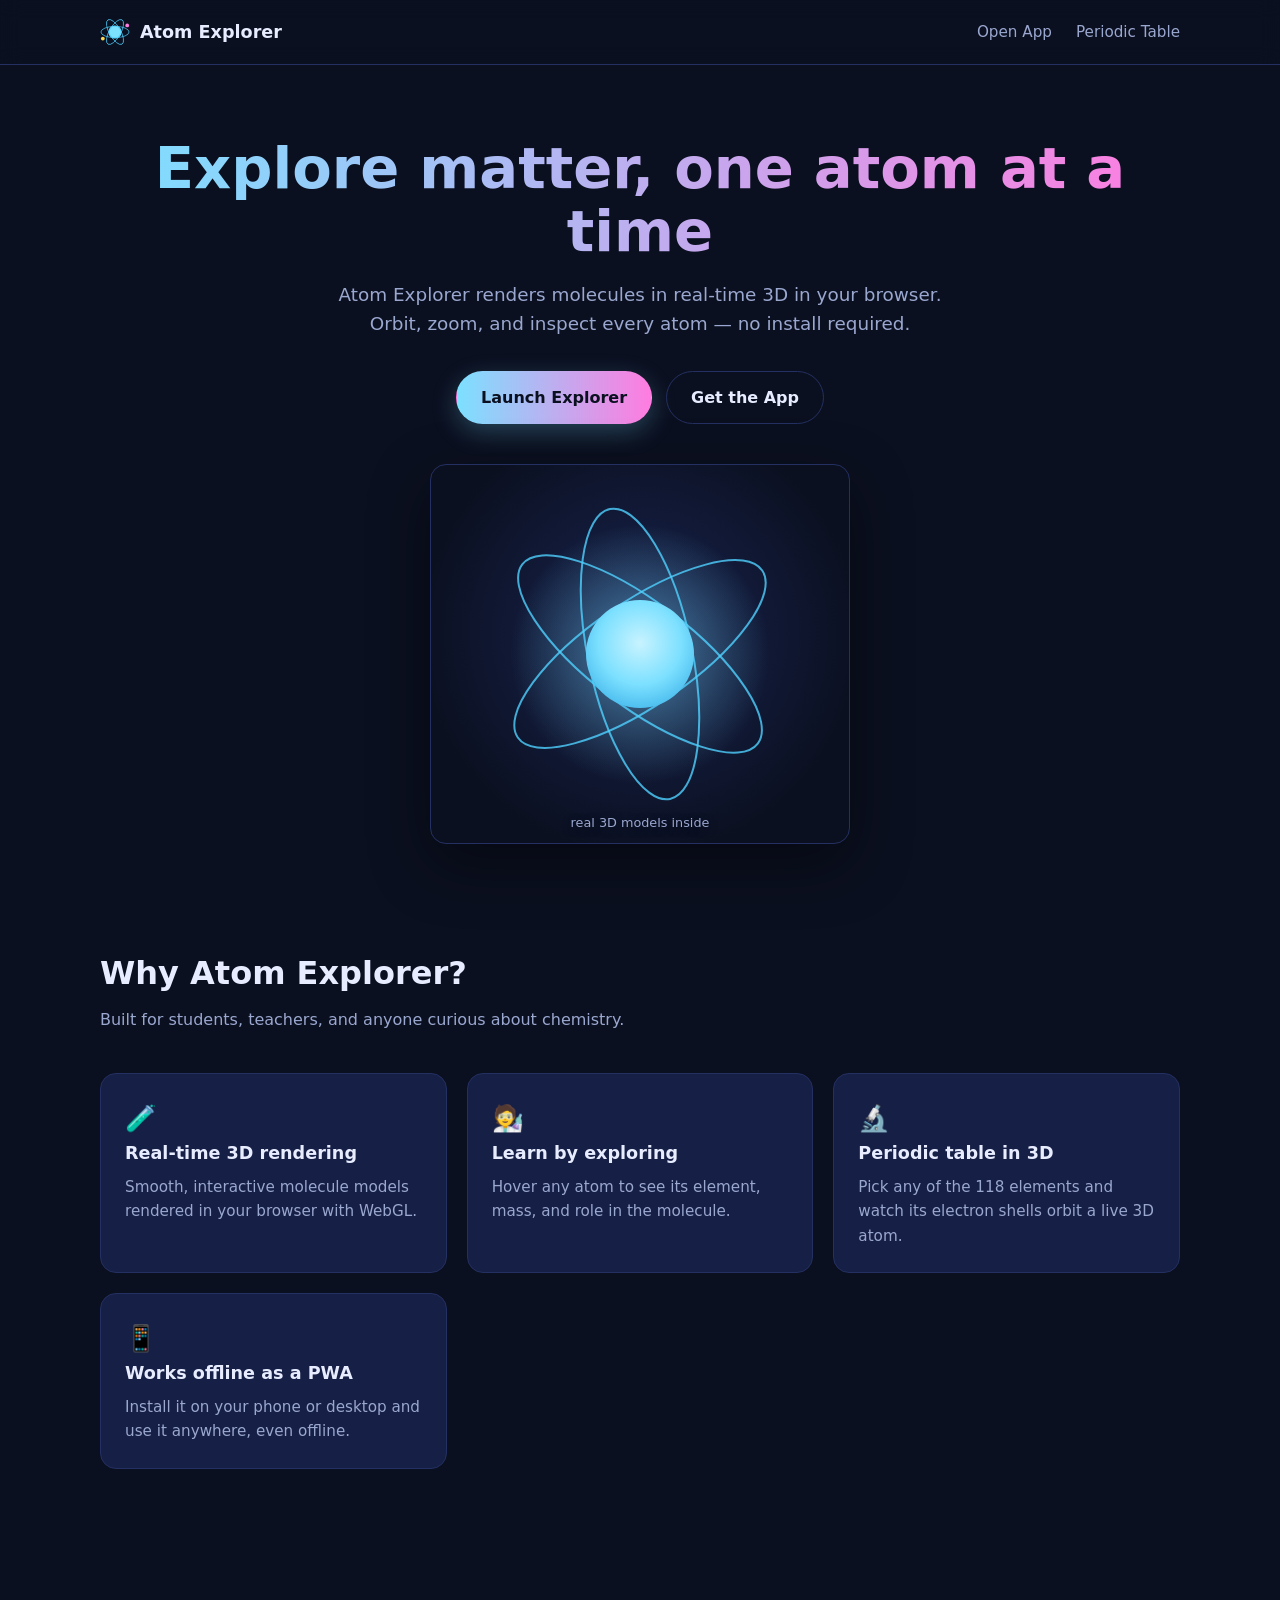
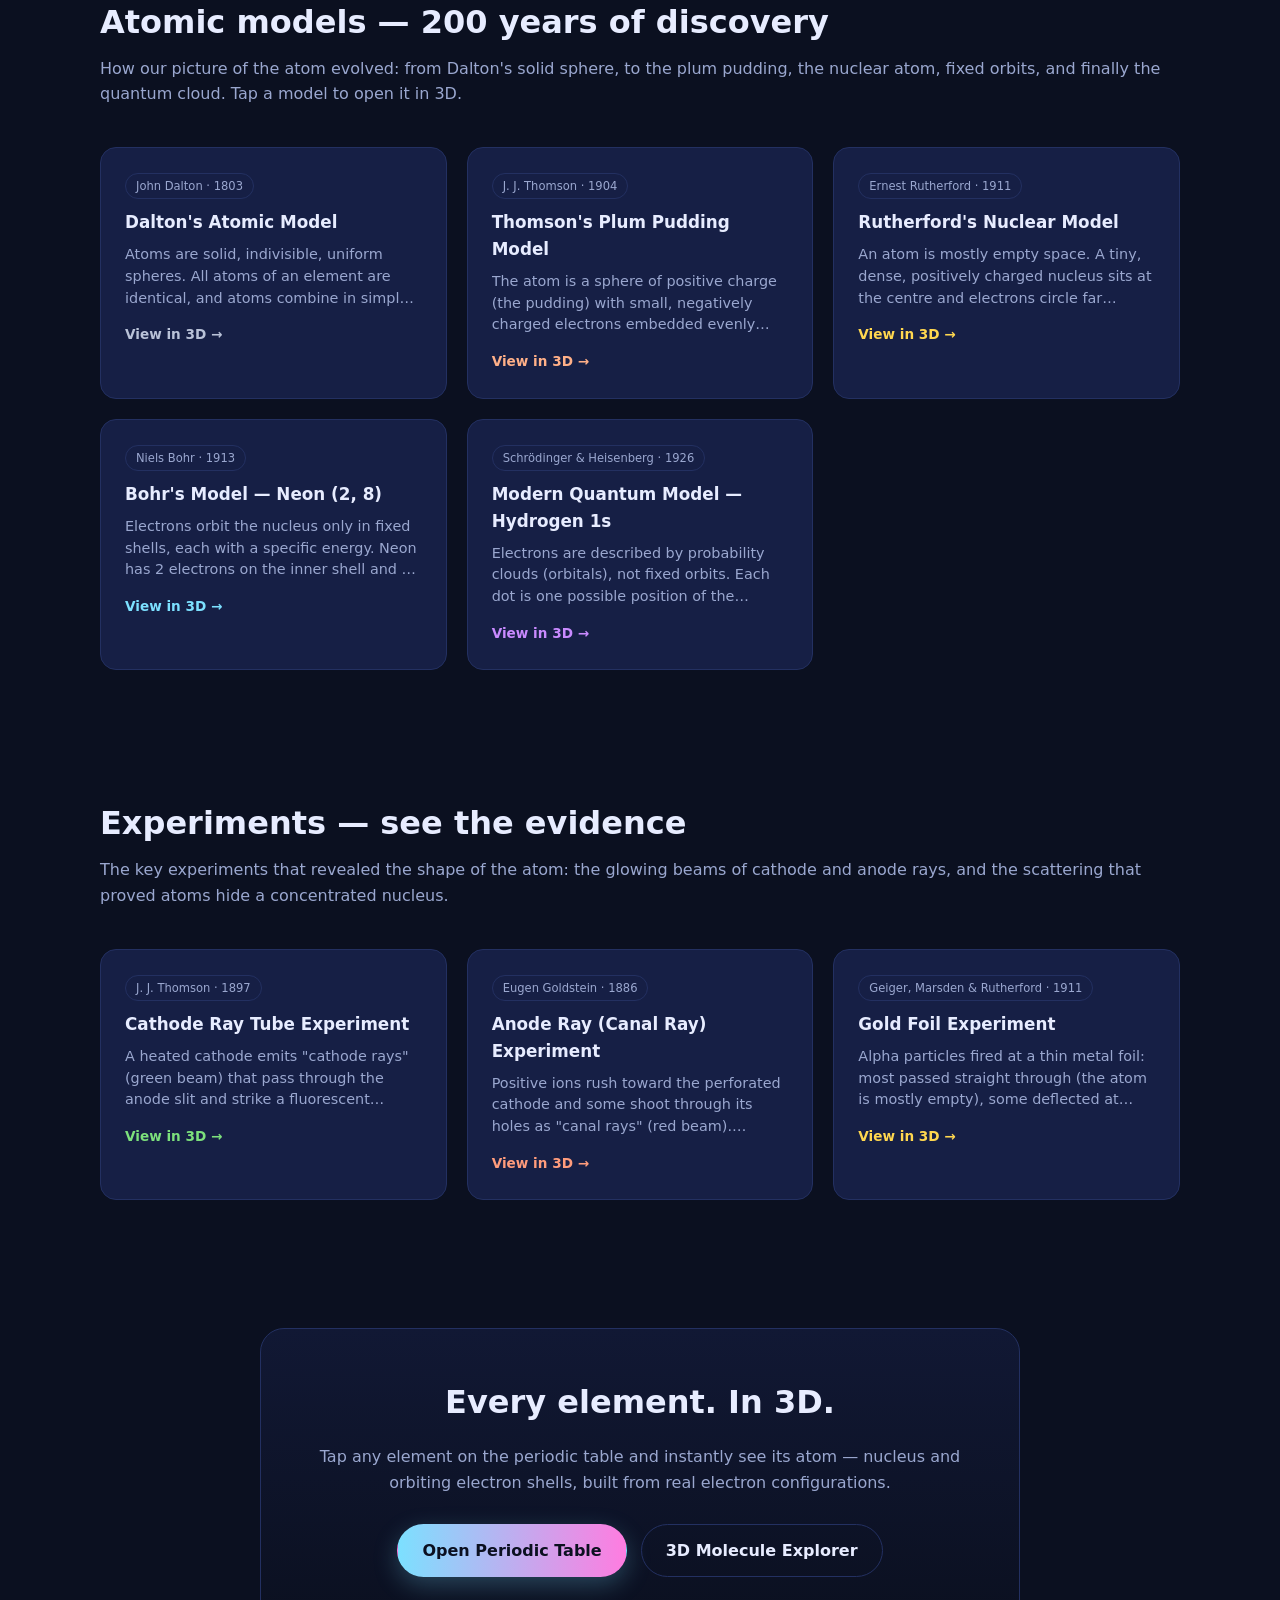
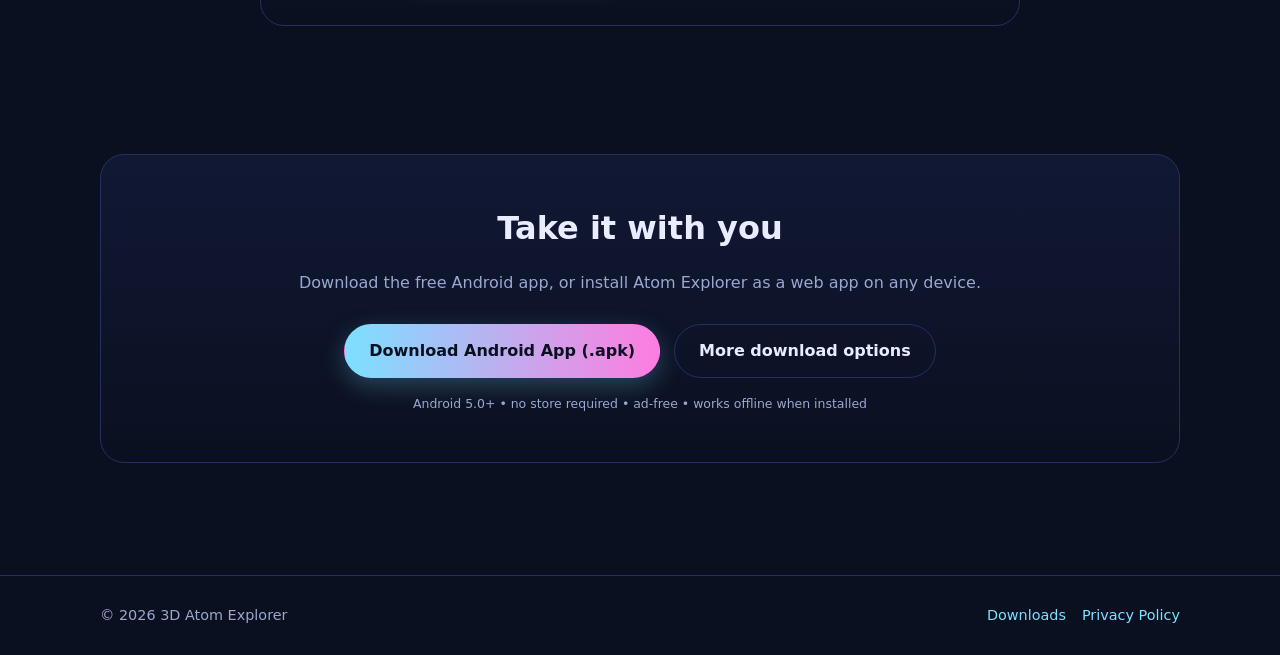
==== index.html @ 0bf5eae1 "Home: add Experiments section with cards for cathode ray, anode ray, gold foil" ====
<!doctype html>
<html lang="en">
  <head>
    <meta charset="UTF-8" />
    <link rel="icon" type="image/svg+xml" href="./favicon.svg" />
    <meta name="viewport" content="width=device-width, initial-scale=1.0" />
    <title>3D Atom Explorer — Interactive 3D Atom Models &amp; Periodic Table</title>
    <meta name="description" content="Explore interactive 3D atom models for all 118 chemical elements. Select any element on the periodic table to view its Bohr atom, electron shells, electronic configuration, valency, protons, neutrons and electrons." />
    <meta name="keywords" content="3D atom model, atom, atomic structure, periodic table, electron shells, electron configuration, valency, Bohr model, chemistry, science, 118 elements" />
    <meta name="author" content="Atom Explorer" />
    <meta name="robots" content="index, follow" />
    <link rel="canonical" href="https://ayushrajwrs2013.github.io/3d-atom-explorer/" />
    <meta name="theme-color" content="#0b1020" />
    <meta name="apple-mobile-web-app-capable" content="yes" />
    <meta name="mobile-web-app-capable" content="yes" />
    <meta name="apple-mobile-web-app-status-bar-style" content="black-translucent" />
    <link rel="apple-touch-icon" href="./icons/apple-touch-icon.png" />
    <meta property="og:type" content="website" />
    <meta property="og:title" content="3D Atom Explorer — Interactive 3D Atom Models &amp; Periodic Table" />
    <meta property="og:description" content="Select any of the 118 chemical elements and view its 3D atom model: electron shells, electronic configuration, valency, protons, neutrons and electrons." />
    <meta property="og:site_name" content="3D Atom Explorer" />
    <meta name="twitter:card" content="summary_large_image" />
    <meta name="twitter:title" content="3D Atom Explorer" />
    <meta name="twitter:description" content="3D atom models for all 118 elements with electron shells, configuration and valency." />
    <script type="application/ld+json">
{
  "@context": "https://schema.org",
  "@type": "WebApplication",
  "name": "3D Atom Explorer",
  "url": "https://ayushrajwrs2013.github.io/3d-atom-explorer/",
  "description": "Interactive website showing 3D Bohr atom models, electron shells, electronic configuration and valency for all 118 chemical elements.",
  "applicationCategory": "EducationalApplication",
  "operatingSystem": "Any",
  "offers": { "@type": "Offer", "price": "0", "priceCurrency": "USD" },
  "about": {
    "@type": "Thing",
    "name": "Atom",
    "description": "The basic unit of a chemical element, consisting of a nucleus of protons and neutrons surrounded by electrons."
  }
}
</script>
    <script type="module" crossorigin src="./assets/index-BVwJfUU0.js"></script>
    <link rel="modulepreload" crossorigin href="./assets/three-CVGtDJss.js">
    <link rel="stylesheet" crossorigin href="./assets/index-tn59_W5z.css">
  <link rel="manifest" href="./manifest.json"></head>
  <body>
    <div id="root"></div>
  </body>
</html>
---- assets/index-tn59_W5z.css ----
:root{--bg: #0b1020;--bg-2: #111834;--surface: #161f45;--border: #233061;--text: #e7ecff;--muted: #9aa7cf;--accent: #7ce0ff;--accent-2: #ff7ce0;--accent-3: #ffd74f;--radius: 16px;font-family:Segoe UI,system-ui,-apple-system,sans-serif}*{box-sizing:border-box}html{scroll-behavior:smooth}body{margin:0;background:radial-gradient(1200px 600px at 85% -10%,rgba(124,224,255,.14),transparent 60%),radial-gradient(900px 500px at -10% 110%,rgba(255,124,224,.12),transparent 60%),var(--bg);color:var(--text);line-height:1.6;min-height:100vh}#root{min-height:100vh}a{color:var(--accent)}.container{width:min(1080px,92%);margin:0 auto}.nav{position:sticky;top:0;z-index:50;-webkit-backdrop-filter:blur(10px);backdrop-filter:blur(10px);background:#0b1020bf;border-bottom:1px solid var(--border)}.nav .container{display:flex;align-items:center;justify-content:space-between;height:64px}.brand{display:flex;align-items:center;gap:10px;color:var(--text);text-decoration:none;font-weight:700;font-size:1.1rem}.brand img{width:30px;height:30px}.nav-links{display:flex;gap:24px}.nav-links a{color:var(--muted);text-decoration:none;font-size:.95rem}.nav-links a:hover{color:var(--text)}.hero{text-align:center;padding:72px 0 40px}.hero h1{font-size:clamp(2.2rem,5vw,3.6rem);line-height:1.1;margin:0 0 16px;background:linear-gradient(90deg,var(--accent),var(--accent-2));-webkit-background-clip:text;background-clip:text;color:transparent}.hero p.sub{color:var(--muted);font-size:1.15rem;max-width:640px;margin:0 auto 32px}.cta-row{display:flex;gap:14px;justify-content:center;flex-wrap:wrap}.btn{display:inline-flex;align-items:center;gap:8px;padding:13px 24px;border-radius:999px;text-decoration:none;font-weight:600;border:1px solid transparent;transition:transform .15s ease,box-shadow .15s ease}.btn:hover{transform:translateY(-2px)}.btn.primary{background:linear-gradient(90deg,var(--accent),var(--accent-2));color:#0b1020;box-shadow:0 8px 24px #7ce0ff40}.btn.ghost{border-color:var(--border);color:var(--text)}.btn.ghost:hover{box-shadow:0 8px 24px #7ce0ff1f}.hero-stage{position:relative;margin:40px auto 0;max-width:420px;height:380px;display:grid;place-items:center;border:1px solid var(--border);border-radius:var(--radius);overflow:hidden;background:radial-gradient(circle at 50% 45%,#182452,#0b1020 75%);box-shadow:0 20px 60px #00000073}.hero-stage svg{width:min(320px,85%);height:auto}.hero-stage .hint{position:absolute;bottom:10px;left:0;right:0;text-align:center;color:var(--muted);font-size:.8rem;pointer-events:none;text-shadow:0 2px 8px #0b1020}.section{padding:64px 0}.section h2{font-size:2rem;margin:0 0 8px}.section .lead{color:var(--muted);margin:0 0 40px}.grid{display:grid;grid-template-columns:repeat(auto-fit,minmax(260px,1fr));gap:20px}.card{background:var(--surface);border:1px solid var(--border);border-radius:var(--radius);padding:24px}.card h3{margin:0 0 8px;font-size:1.1rem}.card p{margin:0;color:var(--muted);font-size:.95rem}.card .icon{font-size:1.6rem}.grid.models{margin-top:2px}.model-card{display:block;text-decoration:none;color:inherit;position:relative;transition:transform .15s ease,border-color .15s ease,box-shadow .15s ease}.model-card:hover{transform:translateY(-3px);border-color:var(--accent, var(--border));box-shadow:0 10px 22px #0006}.model-card .badge{display:inline-block;background:var(--surface);border:1px solid var(--border);color:var(--muted);font-size:.72rem;border-radius:999px;padding:3px 10px;margin-bottom:10px}.model-card h3{margin:0 0 8px;font-size:1.05rem}.model-card p{margin:0 0 12px;color:var(--muted);font-size:.9rem;line-height:1.5;display:-webkit-box;-webkit-line-clamp:3;-webkit-box-orient:vertical;overflow:hidden}.model-card .open{color:var(--accent, #58a6ff);font-weight:600;font-size:.85rem}.download{text-align:center;background:linear-gradient(var(--bg-2),var(--bg));border:1px solid var(--border);border-radius:calc(var(--radius) + 8px);padding:48px 32px}.download h2{margin-top:0}.download p{color:var(--muted);margin-bottom:28px}.play-badge{display:inline-flex;align-items:center;gap:14px;background:#0b1020;border:1px solid var(--border);border-radius:14px;padding:12px 24px;color:var(--text);text-decoration:none;text-align:left}.play-badge span{display:block;line-height:1.2}.play-badge small{color:var(--muted)}.download p.tiny{font-size:.78rem;color:var(--muted);margin-top:16px;margin-bottom:0}footer{border-top:1px solid var(--border);margin-top:48px;padding:28px 0;color:var(--muted);font-size:.9rem}footer .container{display:flex;justify-content:space-between;align-items:center;gap:12px;flex-wrap:wrap}footer .footer-links{display:inline-flex;gap:16px}footer .footer-links a{color:var(--accent);text-decoration:none}.app-view{min-height:100svh;display:flex;flex-direction:column;background:var(--bg)}.app-view.fullscreen{height:100svh;min-height:0;width:100vw;position:relative;overflow:hidden}.app-view.fullscreen .app-toolbar{position:absolute;top:0;left:0;right:0;z-index:20;background:#0b1020b8;-webkit-backdrop-filter:blur(8px);backdrop-filter:blur(8px)}.app-view.fullscreen .app-canvas{width:100%;height:100%}.app-view.fullscreen .app-canvas .panel{top:64px}.app-toolbar{display:flex;align-items:center;gap:18px;padding:10px 16px;background:var(--surface);border-bottom:1px solid var(--border);flex-wrap:wrap}.app-toolbar .brand{font-size:.95rem}.app-toolbar .spacer{flex:1}.toolbar-current{color:var(--muted);font-size:.9rem}.explore-picker{position:absolute;top:66px;left:12px;bottom:12px;width:238px;z-index:15;overflow-y:auto;pointer-events:none}.explore-picker .xp-group{margin-bottom:14px;pointer-events:auto}.explore-picker h5{margin:0 0 6px;font-size:.7rem;text-transform:uppercase;letter-spacing:.08em;color:var(--muted)}.x-card{display:block;width:100%;text-align:left;background:#0b1020c7;border:1px solid var(--border);border-radius:10px;padding:8px 10px;margin-bottom:6px;color:var(--text);cursor:pointer;-webkit-backdrop-filter:blur(6px);backdrop-filter:blur(6px);transition:border-color .15s,background .15s;font-family:inherit}.x-card b{display:block;font-size:.82rem}.x-card span{display:block;font-size:.7rem;color:var(--muted);margin-top:2px}.x-card:hover{border-color:var(--accent)}.x-card.active{border-color:var(--accent);background:#3885ff24;box-shadow:0 0 0 1px var(--accent)}@media (max-width: 760px){.explore-picker{top:50px;left:0;right:0;bottom:auto;width:auto;height:auto;overflow-x:auto;overflow-y:hidden;display:flex;gap:8px;padding:8px 6px;background:#0b1020db;border-bottom:1px solid var(--border);pointer-events:auto}.explore-picker .xp-group{min-width:185px;margin-bottom:0}.x-card{margin-bottom:0}}.app-canvas{flex:1;position:relative}.app-canvas canvas{display:block}.app-canvas .panel{position:absolute;top:14px;right:14px;background:#0b1020d9;border:1px solid var(--border);border-radius:12px;padding:14px 16px;min-width:170px;font-size:.9rem;-webkit-backdrop-filter:blur(6px);backdrop-filter:blur(6px)}.app-canvas .panel h4{margin:0 0 8px;font-size:.95rem}.app-canvas .panel .row{display:flex;justify-content:space-between;gap:16px;color:var(--muted)}.app-canvas .panel .row b{color:var(--text);font-weight:600}.app-canvas .panel .desc{margin:8px 0 10px;color:var(--muted);font-size:.8rem;line-height:1.5;max-width:280px}.app-canvas .hint{position:absolute;bottom:14px;left:0;right:0;text-align:center;color:var(--muted);font-size:.8rem;pointer-events:none}.app-actions{display:flex;gap:8px;margin-top:10px}.app-actions button{flex:1;background:var(--bg-2);color:var(--text);border:1px solid var(--border);border-radius:8px;padding:8px 10px;cursor:pointer;font-size:.85rem}.app-actions button:hover{border-color:var(--accent)}.model-controls{display:grid;gap:8px;margin-top:10px;padding-top:10px;border-top:1px solid var(--border)}.model-controls label{display:grid;grid-template-columns:1fr auto;align-items:center;gap:8px;font-size:.78rem;color:var(--muted)}.model-controls label.range{grid-template-columns:1fr;gap:4px}.model-controls .rrange{display:flex;align-items:center;gap:8px}.model-controls input[type=range]{flex:1;min-width:0;accent-color:var(--accent)}.model-controls .rrange b{color:var(--text);font-weight:600;font-size:.75rem;min-width:62px;text-align:right}.model-controls select{background:var(--bg-2);color:var(--text);border:1px solid var(--border);border-radius:8px;padding:4px 8px;font-size:.78rem;max-width:180px}.switch-btn{background:var(--bg-2);color:var(--muted);border:1px solid var(--border);border-radius:999px;padding:4px 12px;font-size:.75rem;font-weight:600;cursor:pointer;min-width:52px}.switch-btn.on{background:#173a24;color:#5bff7a;border-color:#2ea043}.panel .foil-row{margin-top:10px}.panel .foil-row b{font-size:.72rem;text-align:right;max-width:210px}.warn{margin-top:10px;padding:8px 10px;border-radius:8px;background:#ff5e5e1a;border:1px solid rgba(255,94,94,.45);color:#ff8a8a;font-size:.76rem;line-height:1.45}@media (max-width: 640px){.nav-links{display:none}.hero{padding-top:48px}.hero-stage{height:340px}.app-canvas .panel{top:10px;right:10px;min-width:150px}}.pwa-toast{position:fixed;left:50%;bottom:18px;transform:translate(-50%);z-index:9999;display:flex;align-items:center;gap:12px;background:#0d1224f2;border:1px solid rgba(120,160,255,.4);border-radius:12px;padding:10px 14px;color:var(--text);font-size:.85rem;box-shadow:0 12px 32px #0000008c}.pwa-toast button{background:var(--accent);color:#06101f;border:none;border-radius:8px;padding:6px 14px;font-weight:700;font-size:.8rem;cursor:pointer}.pwa-toast button:hover{filter:brightness(1.1)}.periodic-view{min-height:100svh;display:flex;flex-direction:column;background:var(--bg)}.p-active{color:var(--text);font-weight:600;font-size:.9rem}.p-layout{flex:1;display:grid;grid-template-columns:minmax(0,1fr) minmax(290px,350px);grid-template-rows:auto minmax(0,1fr);grid-template-areas:"view side" "table side";gap:18px;padding:18px;align-items:start;overflow:auto}.p-canvas{grid-area:view;position:relative;height:min(46vh,430px);border:1px solid var(--border);border-radius:14px;overflow:hidden;background:radial-gradient(1100px 700px at 50% -20%,#283a6080,#060914e6)}.p-table-col{grid-area:table;display:flex;flex-direction:column;gap:10px;min-width:0}.p-detail{grid-area:side;display:flex;flex-direction:column;gap:12px;background:#0d1224d1;border:1px solid var(--border);border-radius:14px;padding:16px;position:sticky;top:18px;max-height:calc(100svh - 36px);overflow-y:auto}.p-detail .row{display:flex;justify-content:space-between;gap:16px;flex-wrap:wrap;row-gap:3px;column-gap:10px;color:var(--muted)}.p-detail .row b{min-width:0;overflow-wrap:anywhere;text-align:right}.p-detail .row b.cfg{font-size:.78rem;line-height:1.5;text-align:right}.p-search{position:relative;display:flex;align-items:center}.p-search input{width:100%;background:#0d1224cc;color:var(--text);border:1px solid var(--border);border-radius:10px;padding:9px 36px 9px 14px;font-size:.9rem}.p-search input::placeholder{color:#a7b2c98c}.p-search input:focus{border-color:var(--accent);outline:none;box-shadow:0 0 0 3px #58a6ff2e}.p-clear{position:absolute;right:6px;background:none;border:none;color:var(--muted);font-size:1.2rem;line-height:1;cursor:pointer;padding:4px 6px;border-radius:6px}.p-clear:hover{color:var(--text);background:#ffffff0f}.ptable-wrap{overflow:auto;border:1px solid var(--border);border-radius:14px;padding:12px;background:#080c1a8c}.ptable{display:grid;grid-template-columns:repeat(18,minmax(40px,1fr));gap:3px;min-width:1080px}.ptable-spacer{display:block}.elt{--block: #58a6ff;position:relative;border:1px solid rgba(255,255,255,.08);border-radius:8px;background:linear-gradient(160deg,#161d36d9,#0b1020eb);color:var(--text);cursor:pointer;display:flex;flex-direction:column;align-items:center;justify-content:center;min-height:58px;padding:4px 2px;overflow:hidden;transition:transform .12s ease,box-shadow .12s ease,border-color .12s ease,opacity .2s ease}.elt:before{content:"";position:absolute;top:0;left:0;right:0;height:3px;background:var(--block);opacity:.9}.elt .num{position:absolute;top:5px;left:6px;font-size:.52rem;font-weight:700;opacity:.7;line-height:1}.elt .sym{font-size:1.05rem;font-weight:800;line-height:1.05;color:var(--block);text-shadow:0 0 12px currentColor}.elt .name{max-width:100%;font-size:.46rem;opacity:.88;overflow:hidden;text-overflow:ellipsis;white-space:nowrap;padding:0 3px;line-height:1.3}.elt .mass{font-style:normal;font-size:.5rem;opacity:.62;line-height:1.2}.elt:hover{transform:translateY(-2px);border-color:var(--block);box-shadow:0 0 0 1px var(--block),0 10px 20px #00000080;z-index:1}.elt-dim{opacity:.22;filter:saturate(.2);pointer-events:none}.elt-selected{border-color:#fff;box-shadow:0 0 0 2px #fff,0 0 20px var(--block);transform:translateY(-2px) scale(1.05);z-index:2}.plegend{display:flex;gap:14px;flex-wrap:wrap;align-items:center;color:var(--muted);font-size:.75rem;padding:0 2px}.plegend i{display:inline-block;width:10px;height:10px;border-radius:3px;margin-right:5px;vertical-align:-1px}.plegend .p-count{margin-left:auto;color:var(--accent);font-weight:600}.periodic-view .p-head{display:flex;align-items:center;gap:14px}.p-sym{font-size:3.2rem;font-weight:800;line-height:1}.p-title h4{margin:0 0 6px}.p-badge{font-size:.68rem;text-transform:uppercase;letter-spacing:.07em;border:1px solid;border-radius:999px;padding:2px 10px;font-weight:600;white-space:nowrap}.p-stats{display:grid;grid-template-columns:repeat(auto-fit,minmax(62px,1fr));gap:8px;margin-bottom:14px}.p-stat{background:#ffffff0a;border:1px solid var(--border);border-radius:10px;padding:8px 4px;text-align:center;min-width:0}.p-stat b{display:block;font-size:.95rem;color:var(--text);white-space:nowrap;overflow:hidden;text-overflow:ellipsis}.p-stat span{font-size:.58rem;color:var(--muted);line-height:1.25}.p-note{margin-top:auto;padding-top:10px;border-top:1px dashed var(--border);color:var(--muted);font-size:.78rem;line-height:1.45}.nuc-hud{display:flex;gap:6px;background:#0a0e1ed1;border:1px solid rgba(255,255,255,.16);border-radius:999px;padding:3px 10px;font-size:.8rem;font-weight:700;letter-spacing:.04em;white-space:nowrap;pointer-events:none;-webkit-backdrop-filter:blur(4px);backdrop-filter:blur(4px)}.nuc-hud b{font-weight:700}.hud-p{color:#ff8a8a;text-shadow:0 0 10px rgba(255,46,46,.8)}.hud-n{color:#d4e0ff;text-shadow:0 0 10px rgba(154,168,212,.8)}.p-canvas .panel{top:12px;right:12px;min-width:150px;max-width:260px}.pcta .download{max-width:760px;margin:0 auto}@media (max-width: 900px){.p-layout{grid-template-columns:1fr;grid-template-rows:auto;grid-template-areas:"view" "table" "side"}.p-detail{position:static;max-height:none}.p-canvas{height:52vh}}@media (max-width: 560px){.elt{min-height:44px}.elt .name,.elt .mass{display:none}.ptable{min-width:940px}.p-stats{grid-template-columns:repeat(2,1fr)}.p-sym{font-size:2.6rem}}
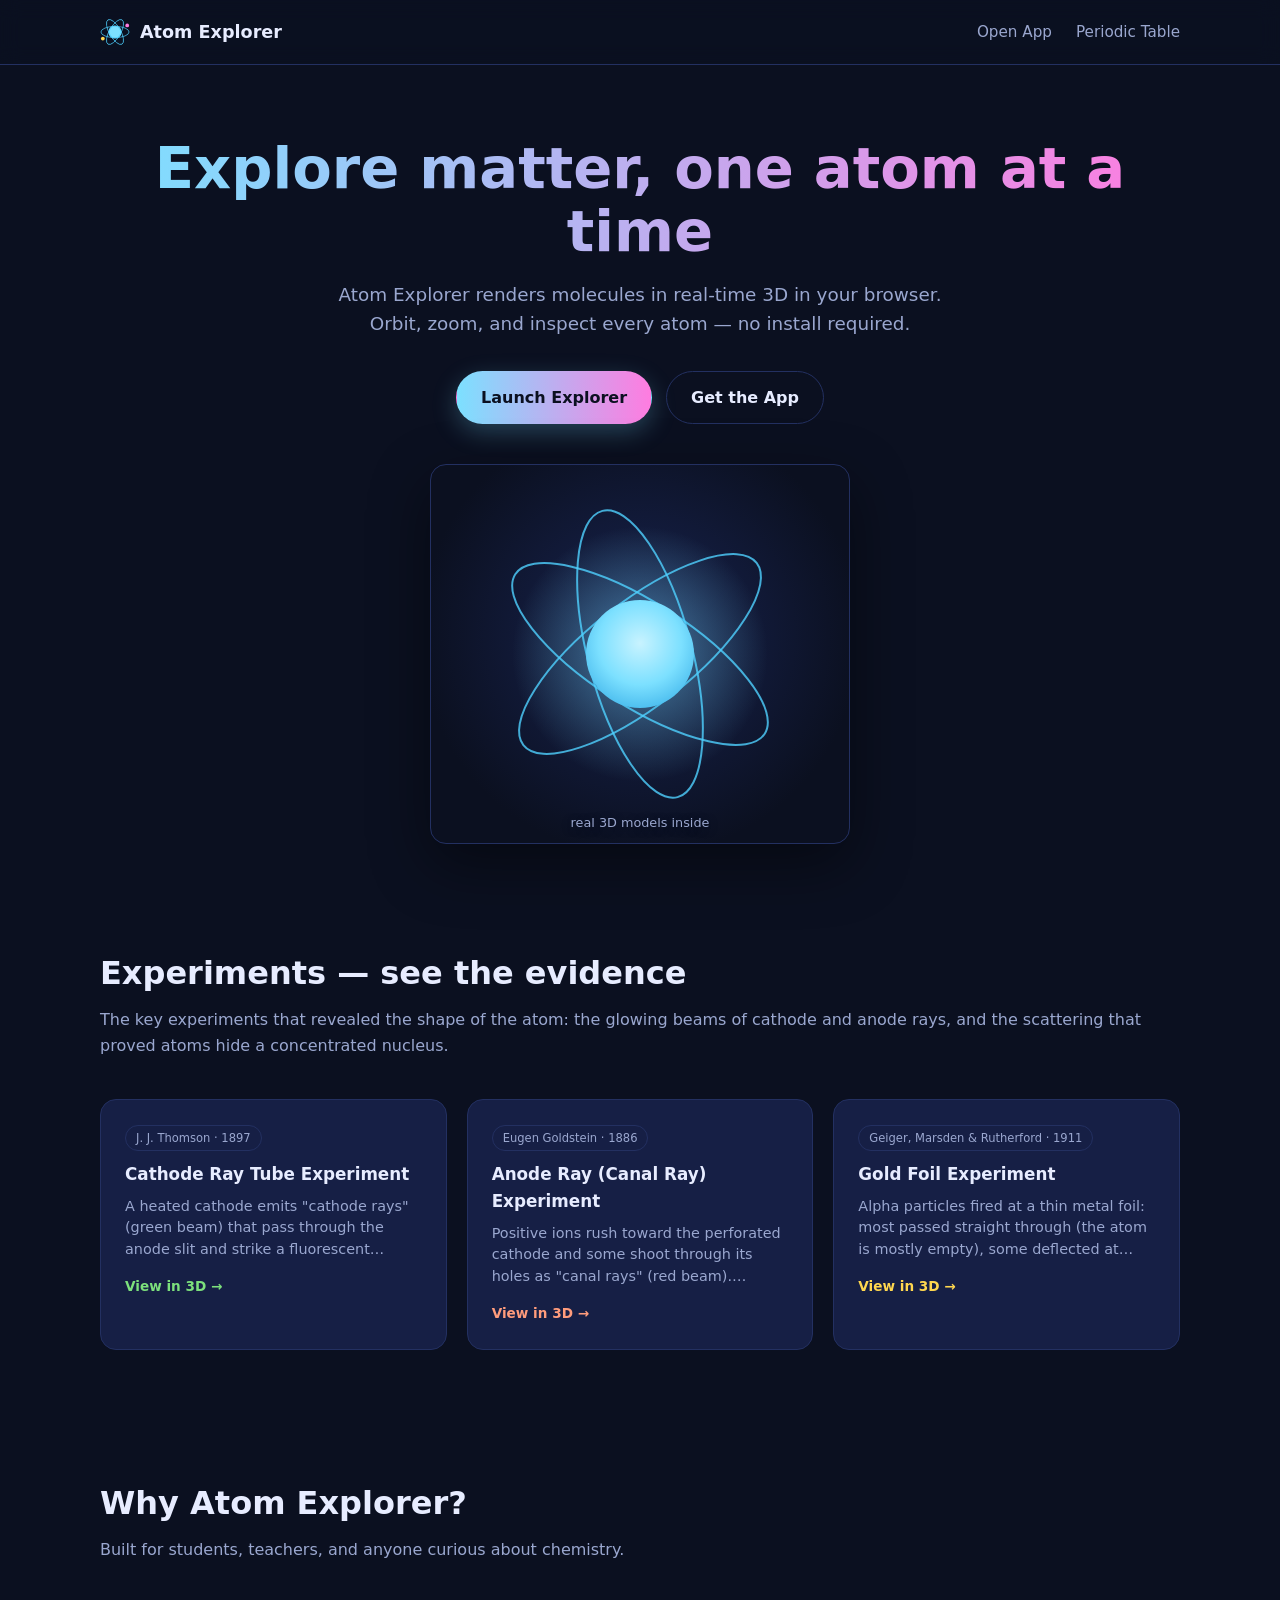
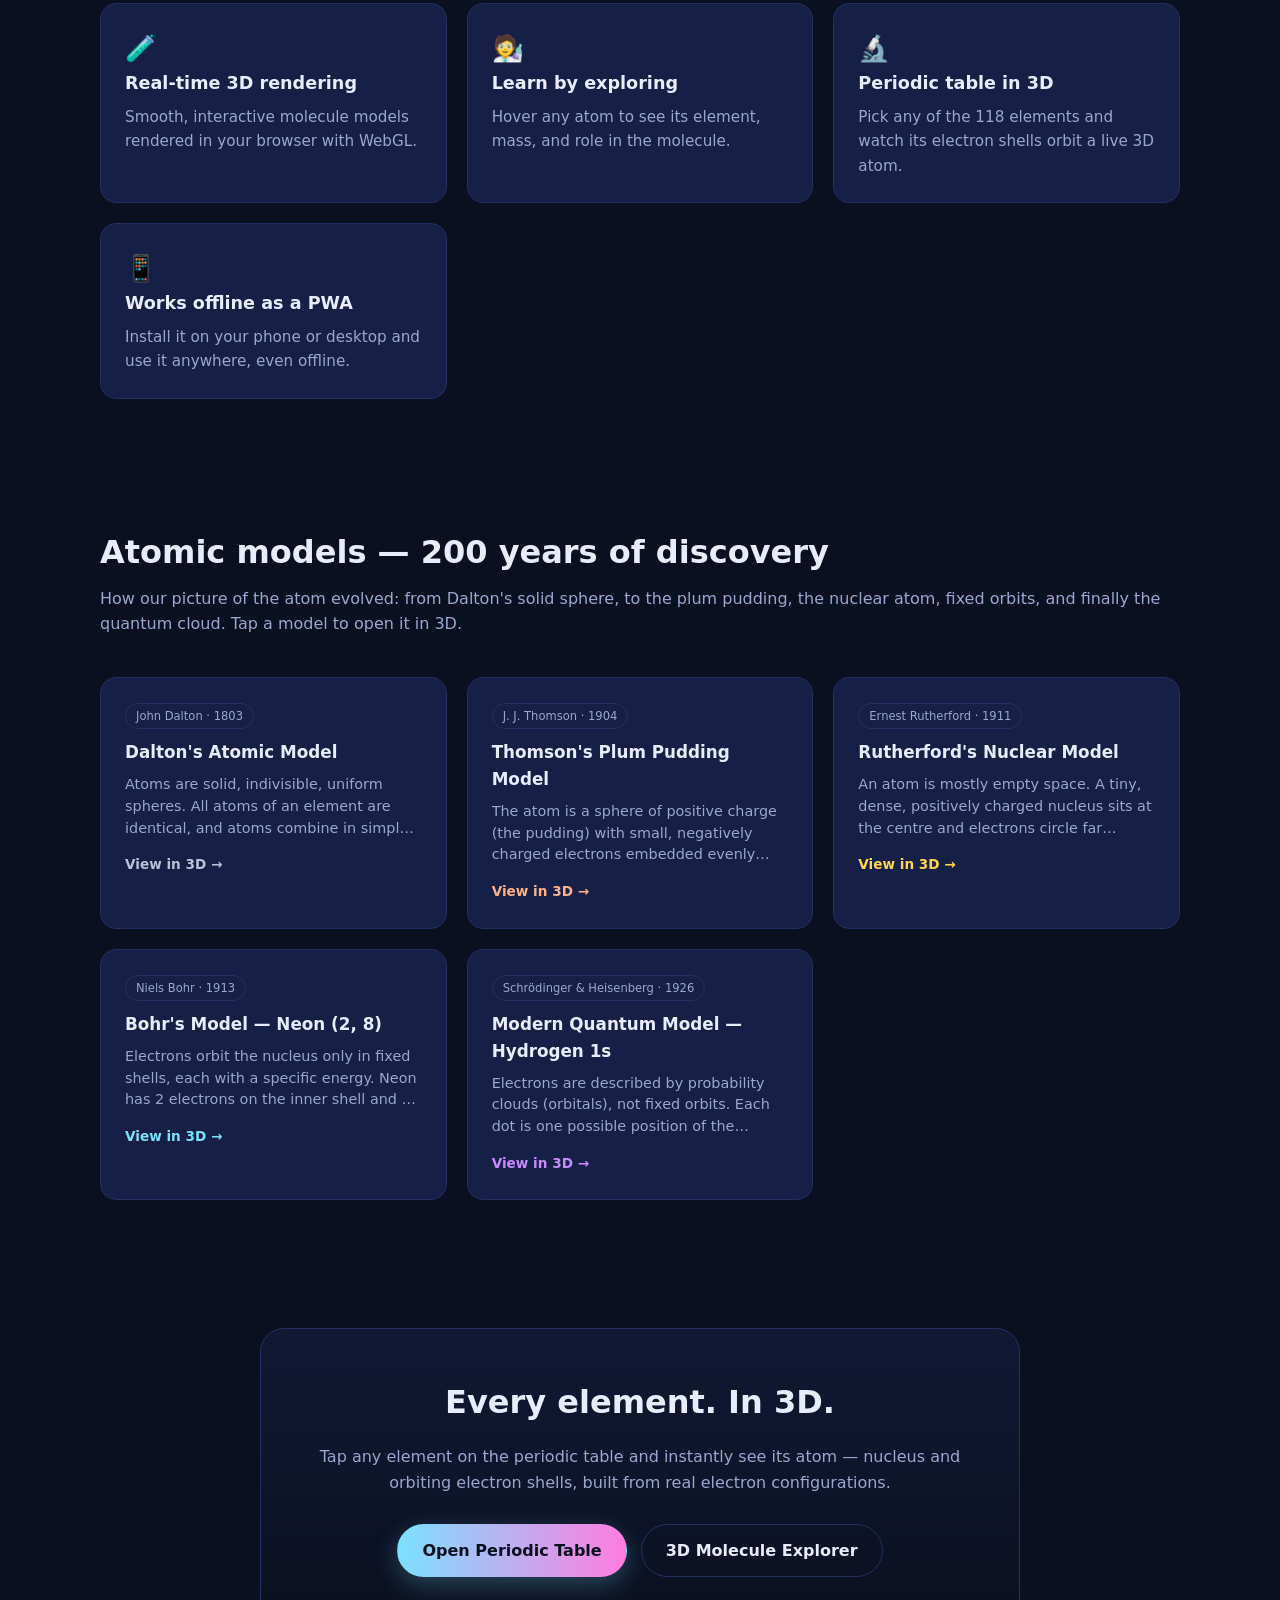
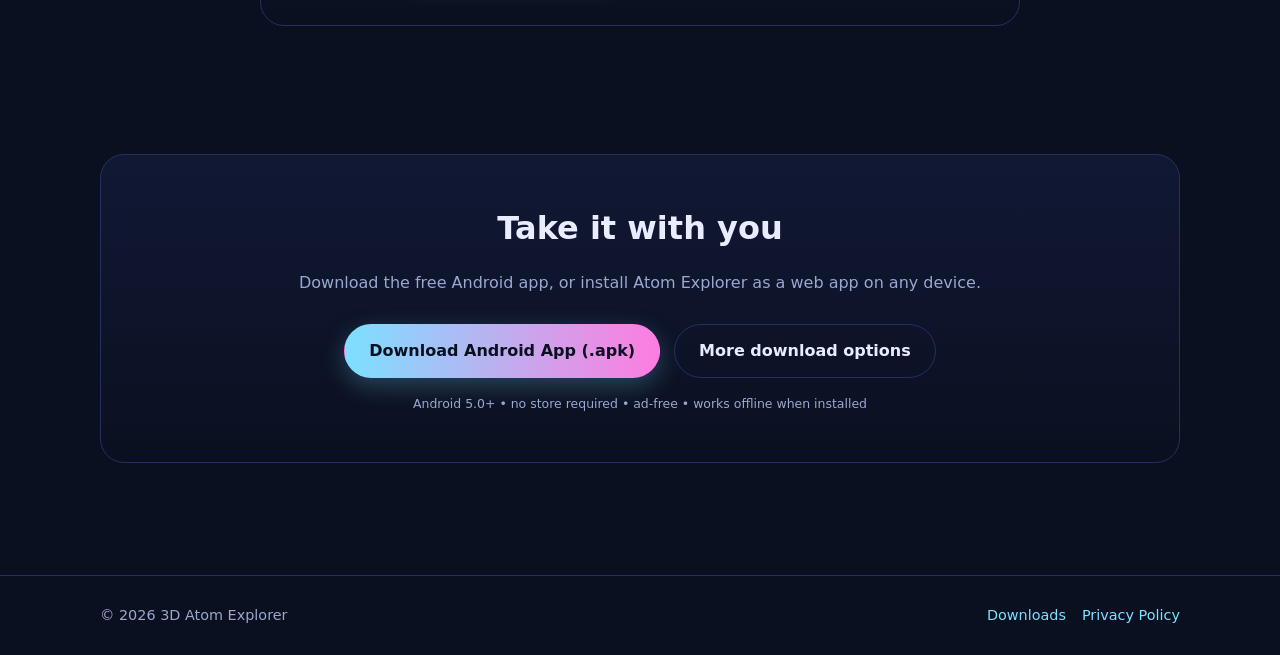
==== commit d0d13ca7: "Home: show Experiments section first (right after hero), models below" ====
--- a/index.html
+++ b/index.html
@@ -39,7 +39,7 @@
   }
 }
 </script>
-    <script type="module" crossorigin src="./assets/index-BVwJfUU0.js"></script>
+    <script type="module" crossorigin src="./assets/index-DGHsA20b.js"></script>
     <link rel="modulepreload" crossorigin href="./assets/three-CVGtDJss.js">
     <link rel="stylesheet" crossorigin href="./assets/index-tn59_W5z.css">
   <link rel="manifest" href="./manifest.json"></head>
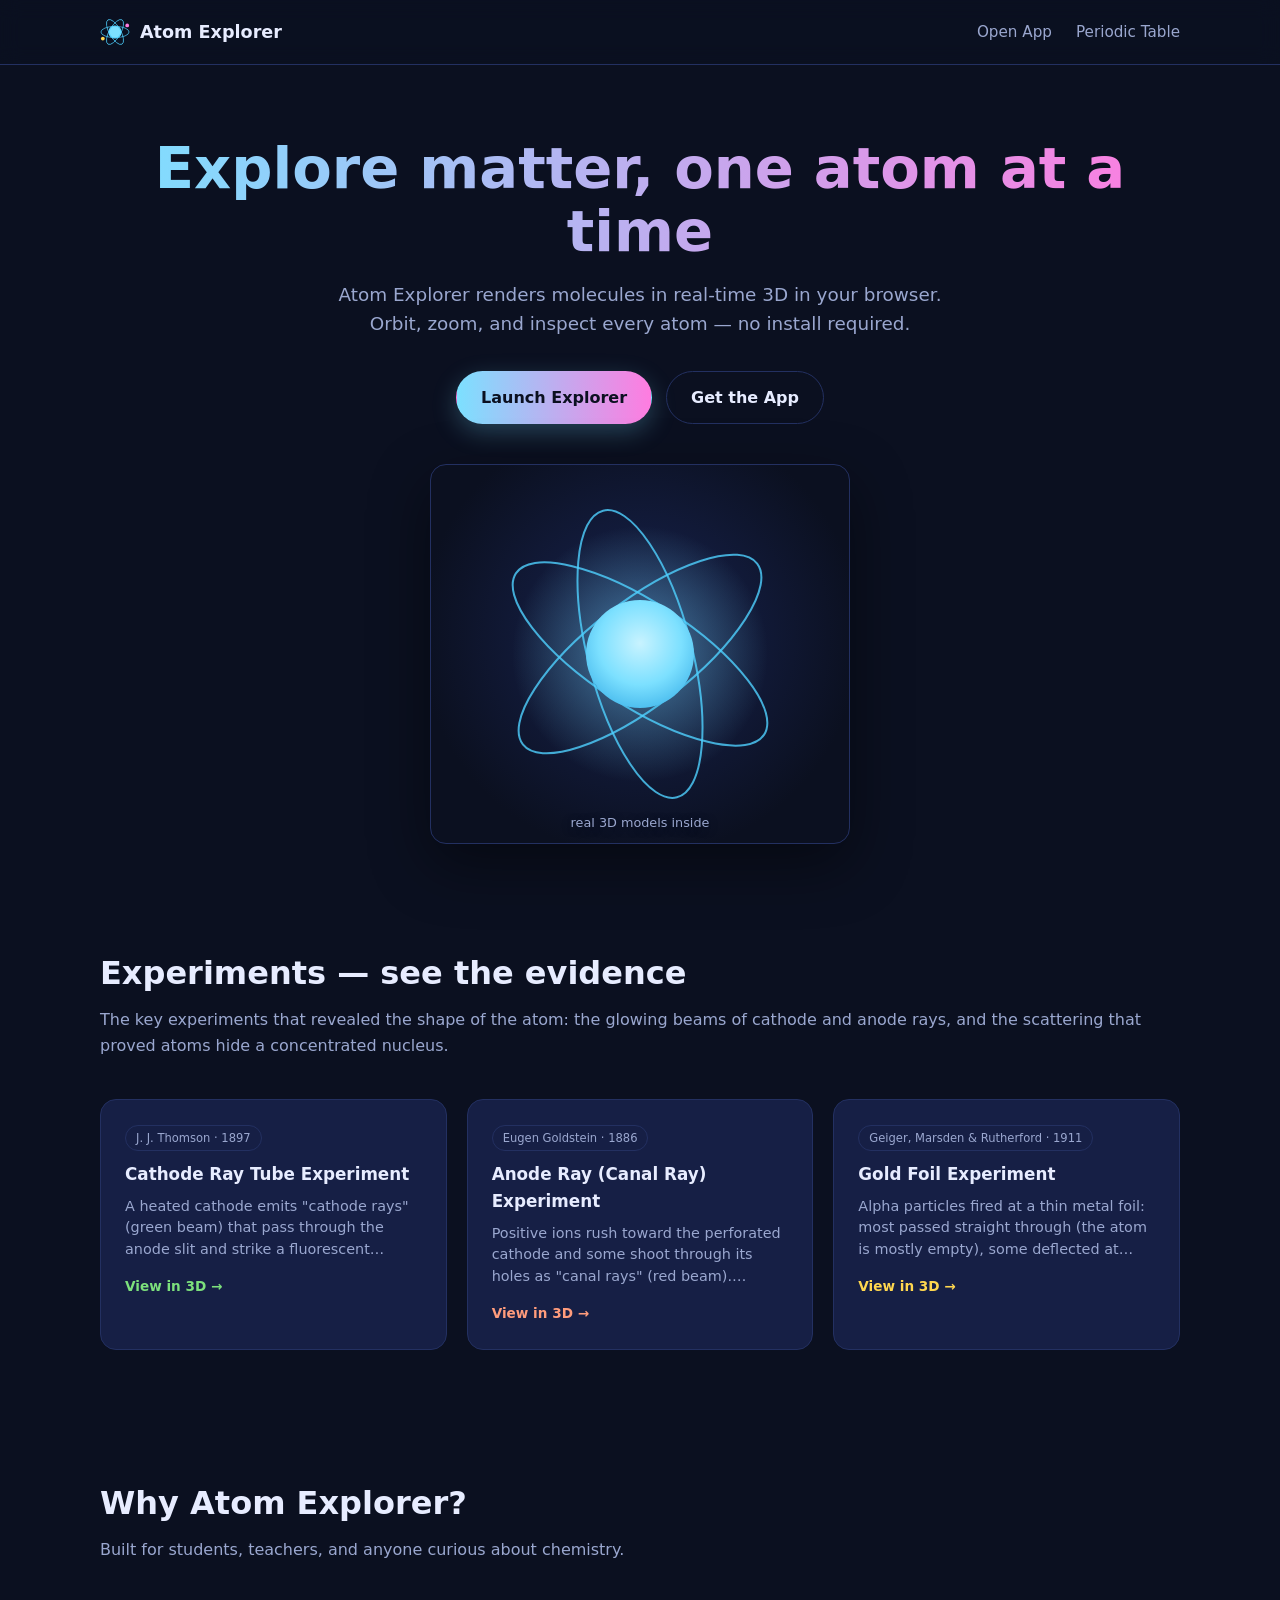
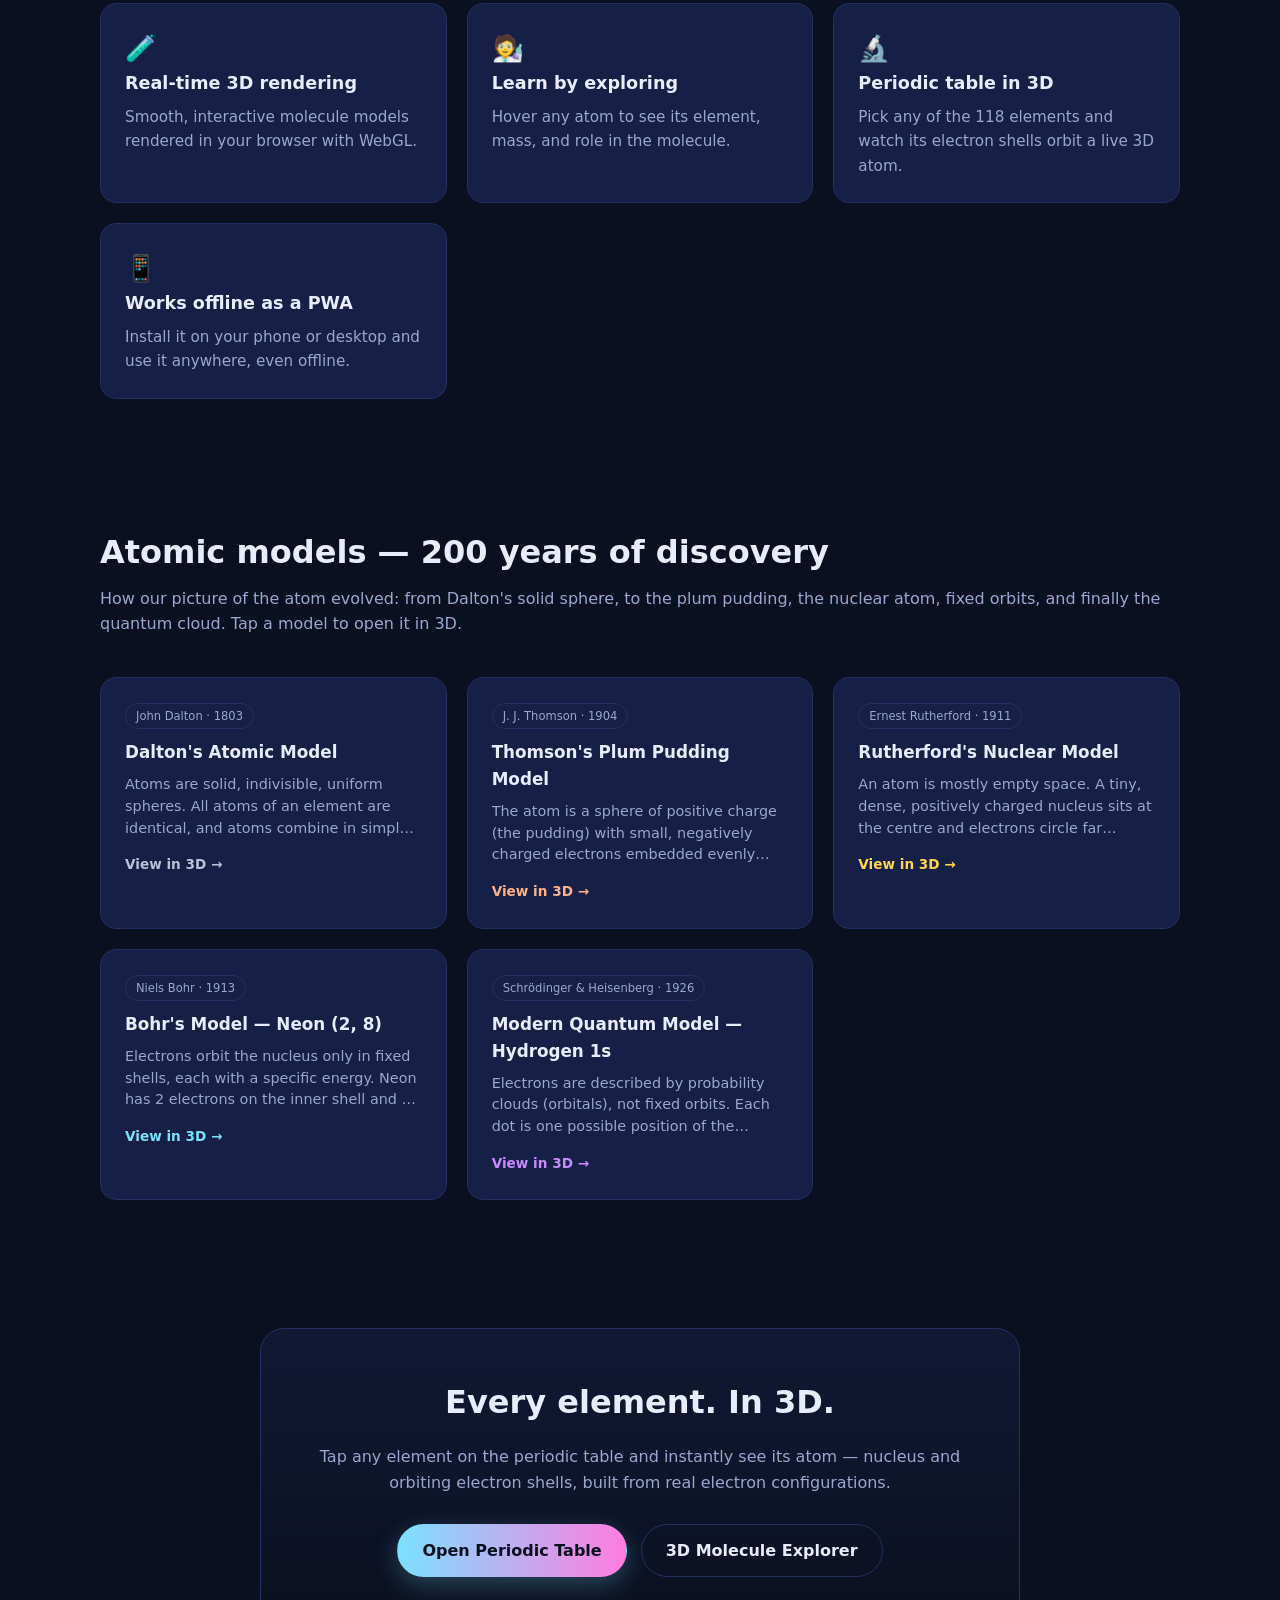
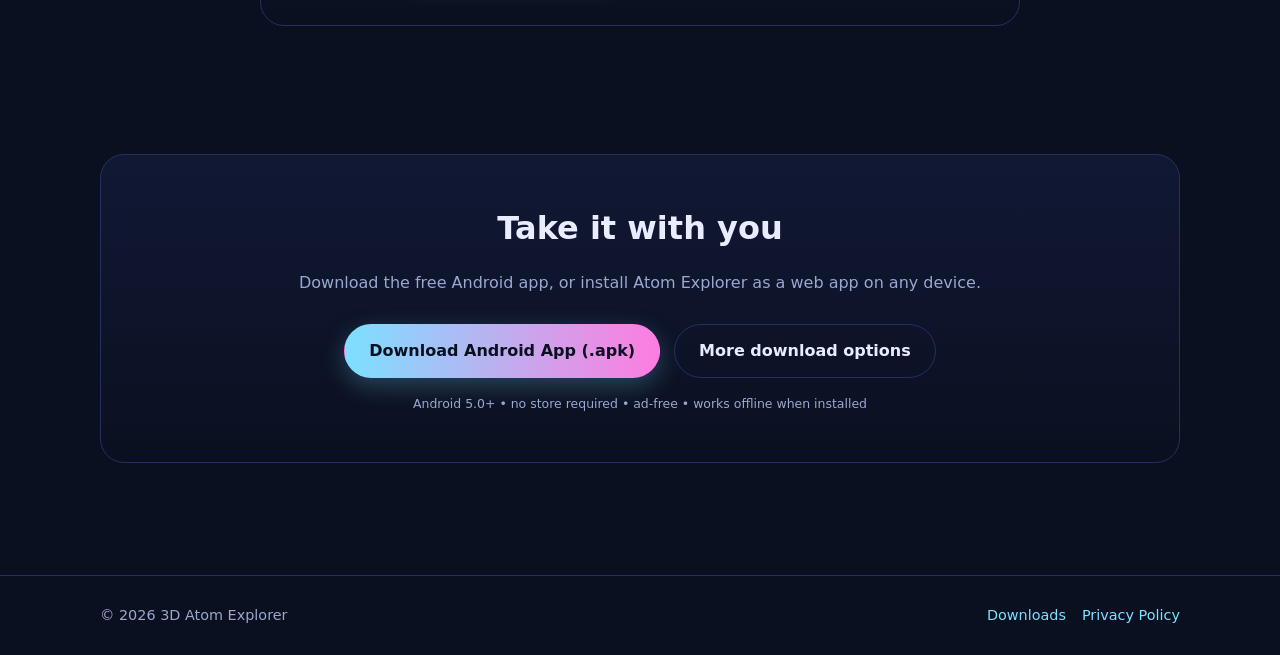
==== commit bcdbe471: "SW: auto-activate updates (skipWaiting on install) so new versions always load immediately" ====
--- a/index.html
+++ b/index.html
@@ -39,7 +39,7 @@
   }
 }
 </script>
-    <script type="module" crossorigin src="./assets/index-DGHsA20b.js"></script>
+    <script type="module" crossorigin src="./assets/index-BcH7chHL.js"></script>
     <link rel="modulepreload" crossorigin href="./assets/three-CVGtDJss.js">
     <link rel="stylesheet" crossorigin href="./assets/index-tn59_W5z.css">
   <link rel="manifest" href="./manifest.json"></head>
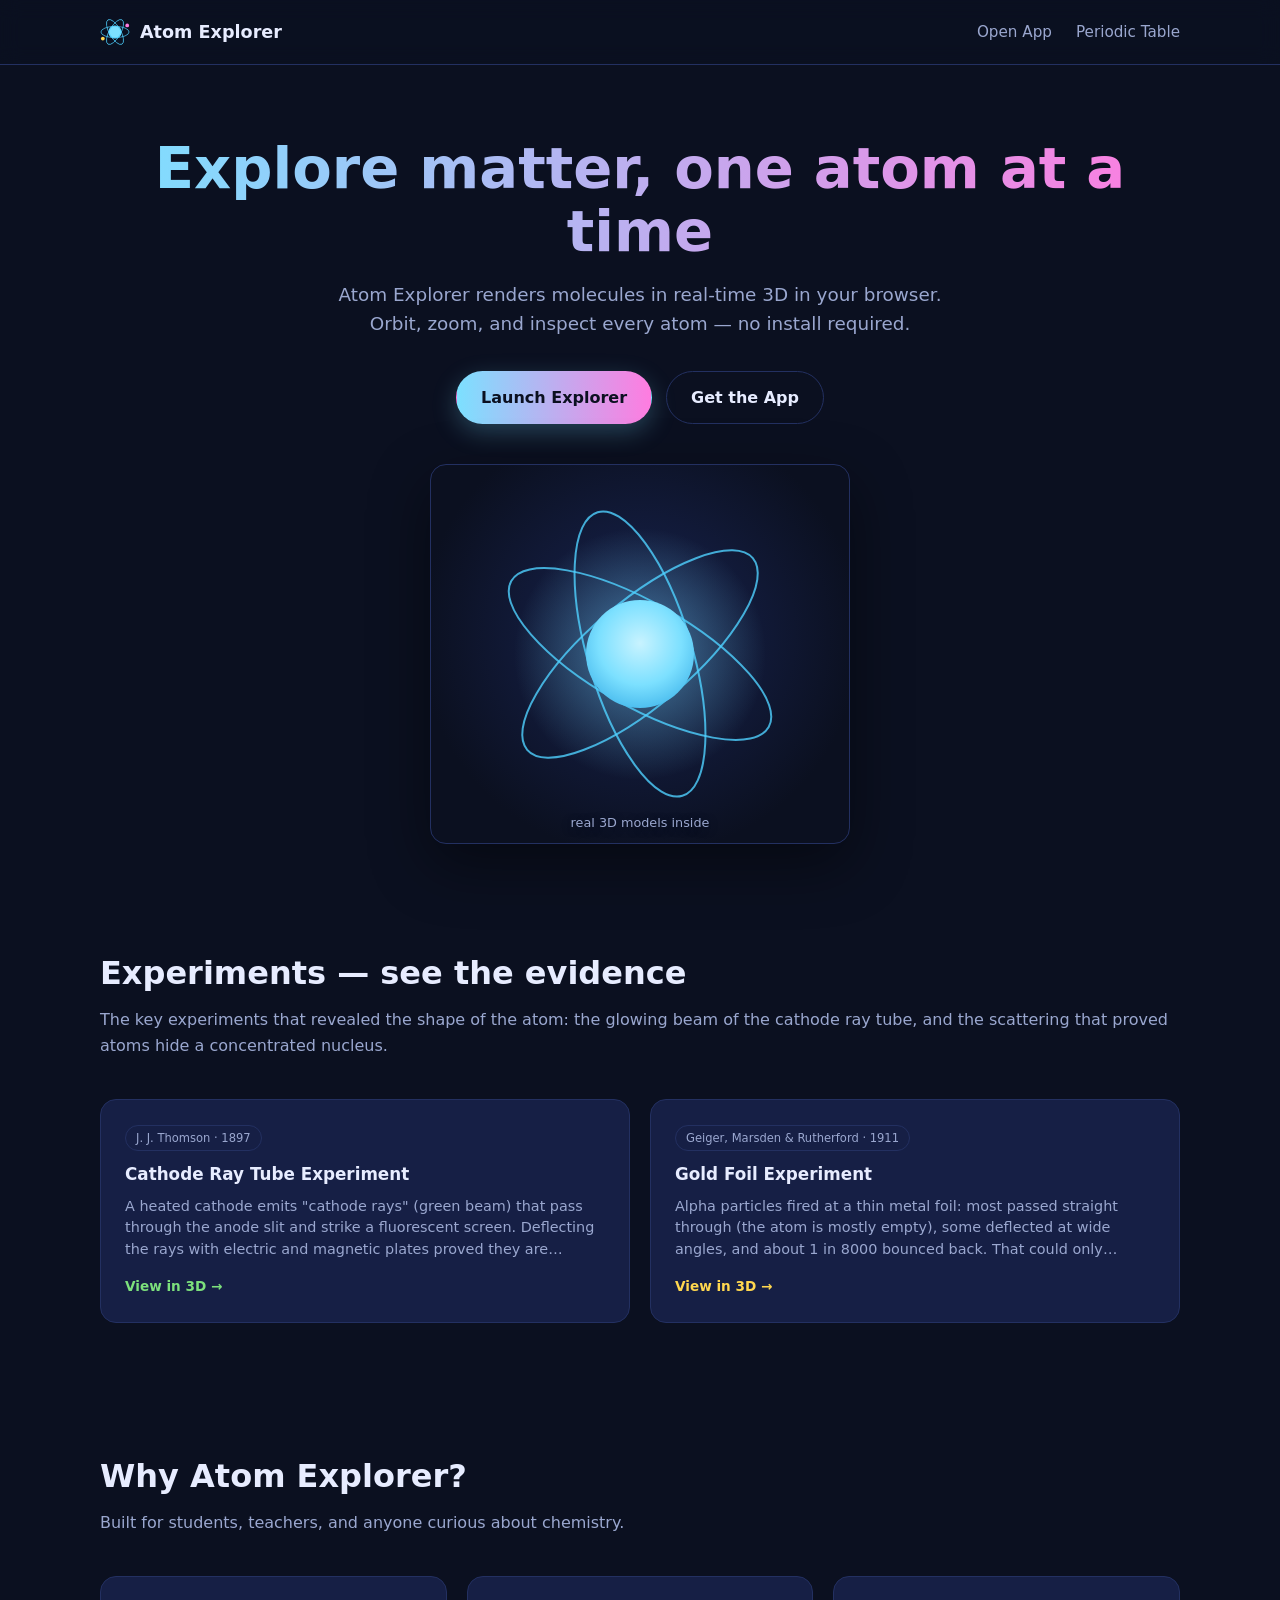
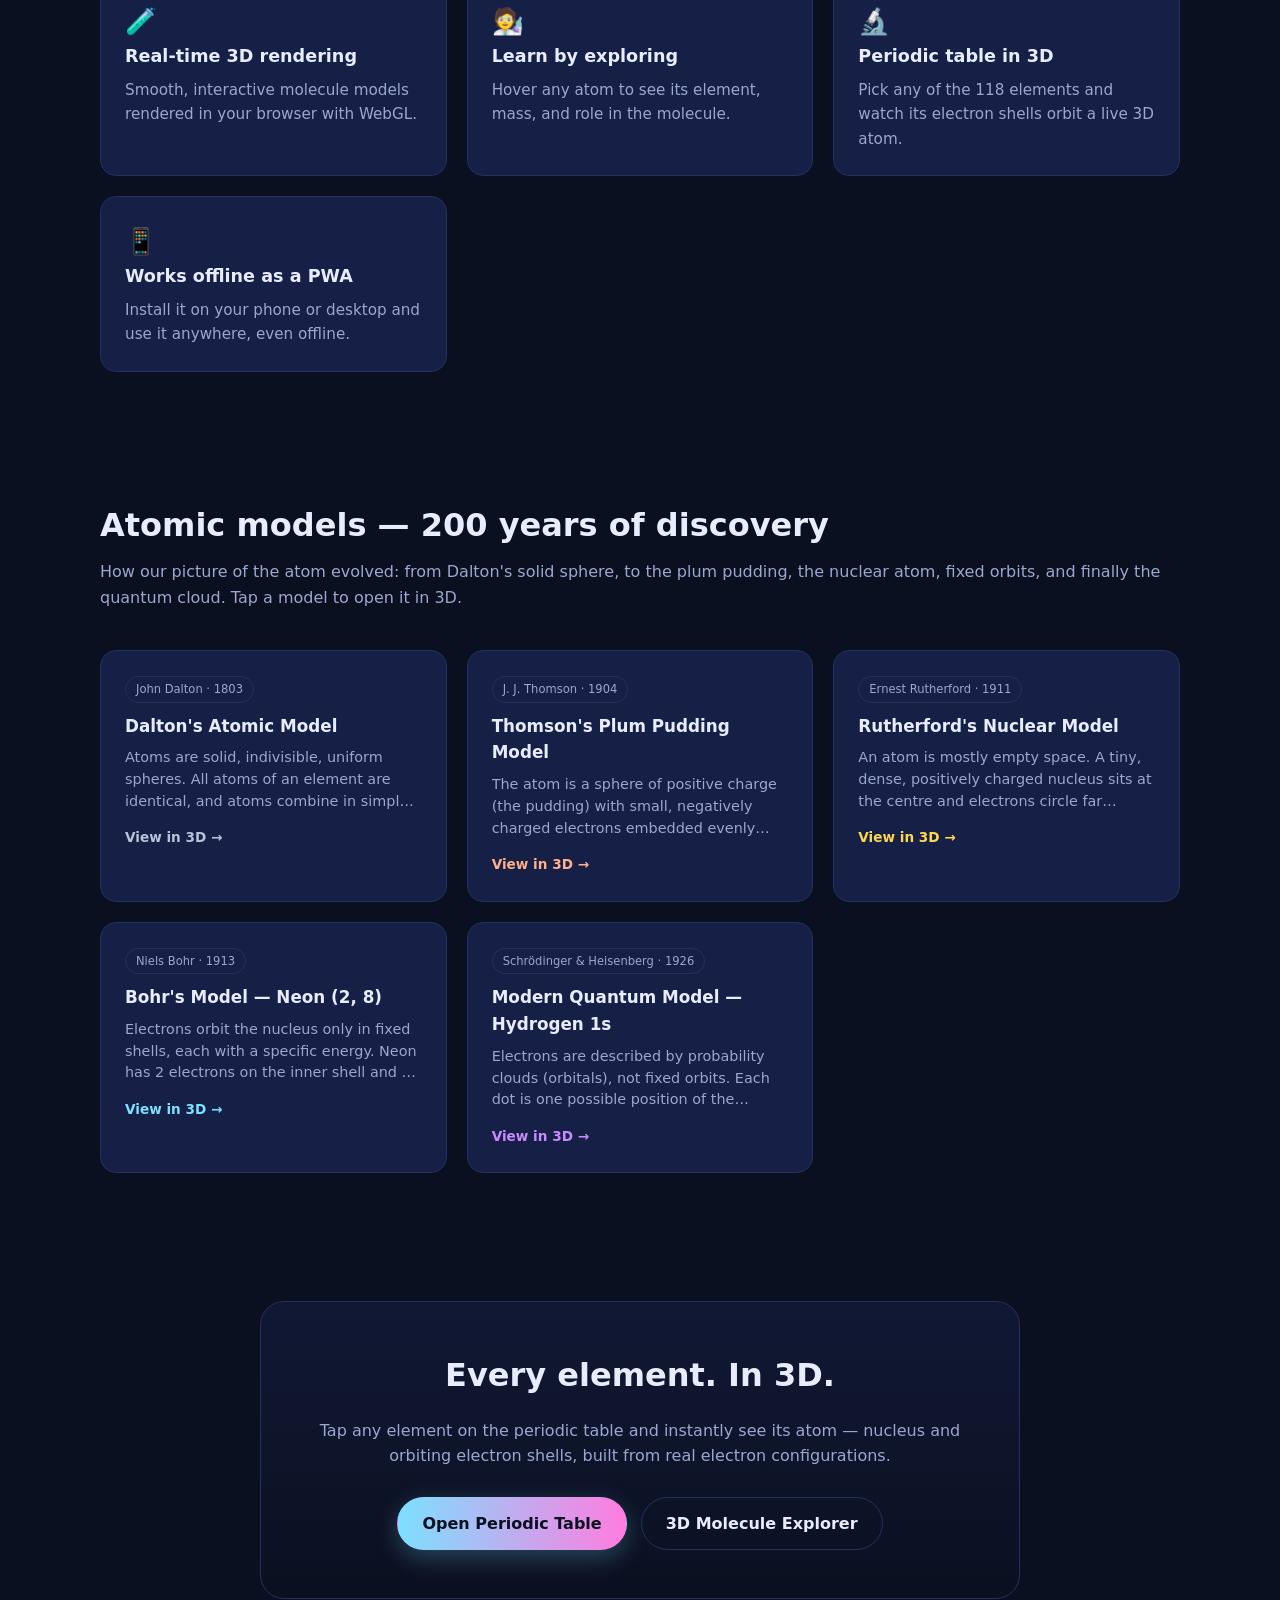
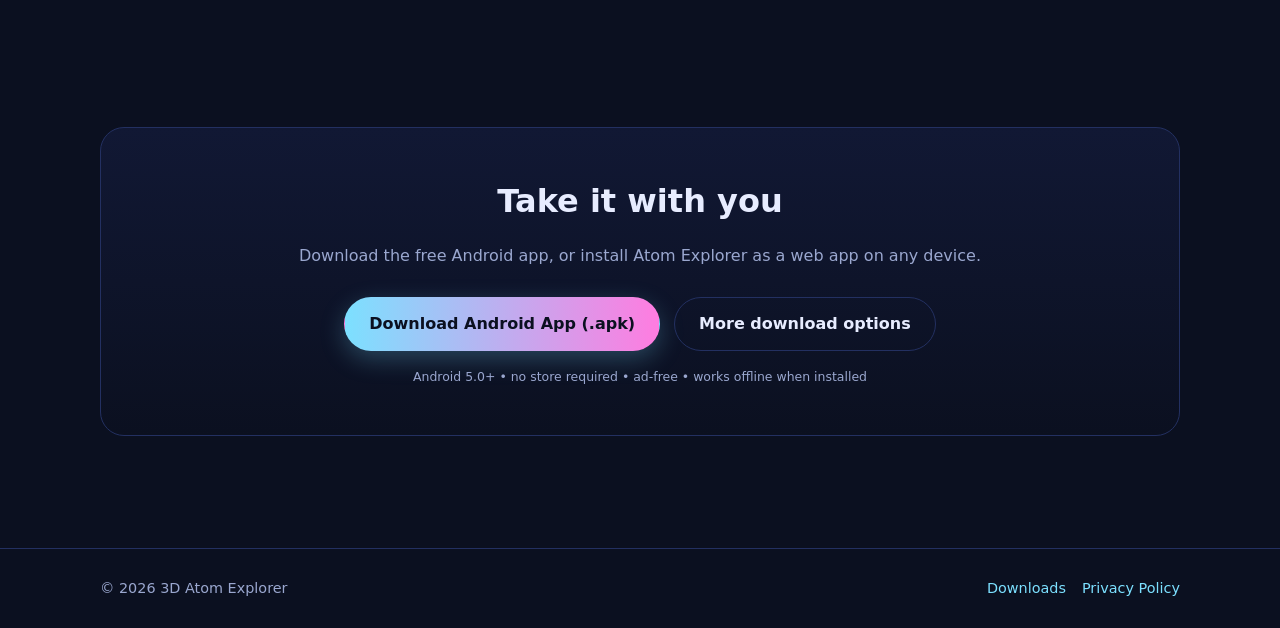
==== commit 327445b2: "Remove Anode Ray experiment (cards, picker, scene, catalog)" ====
--- a/index.html
+++ b/index.html
@@ -39,7 +39,7 @@
   }
 }
 </script>
-    <script type="module" crossorigin src="./assets/index-BcH7chHL.js"></script>
+    <script type="module" crossorigin src="./assets/index-DY97nUqS.js"></script>
     <link rel="modulepreload" crossorigin href="./assets/three-CVGtDJss.js">
     <link rel="stylesheet" crossorigin href="./assets/index-tn59_W5z.css">
   <link rel="manifest" href="./manifest.json"></head>
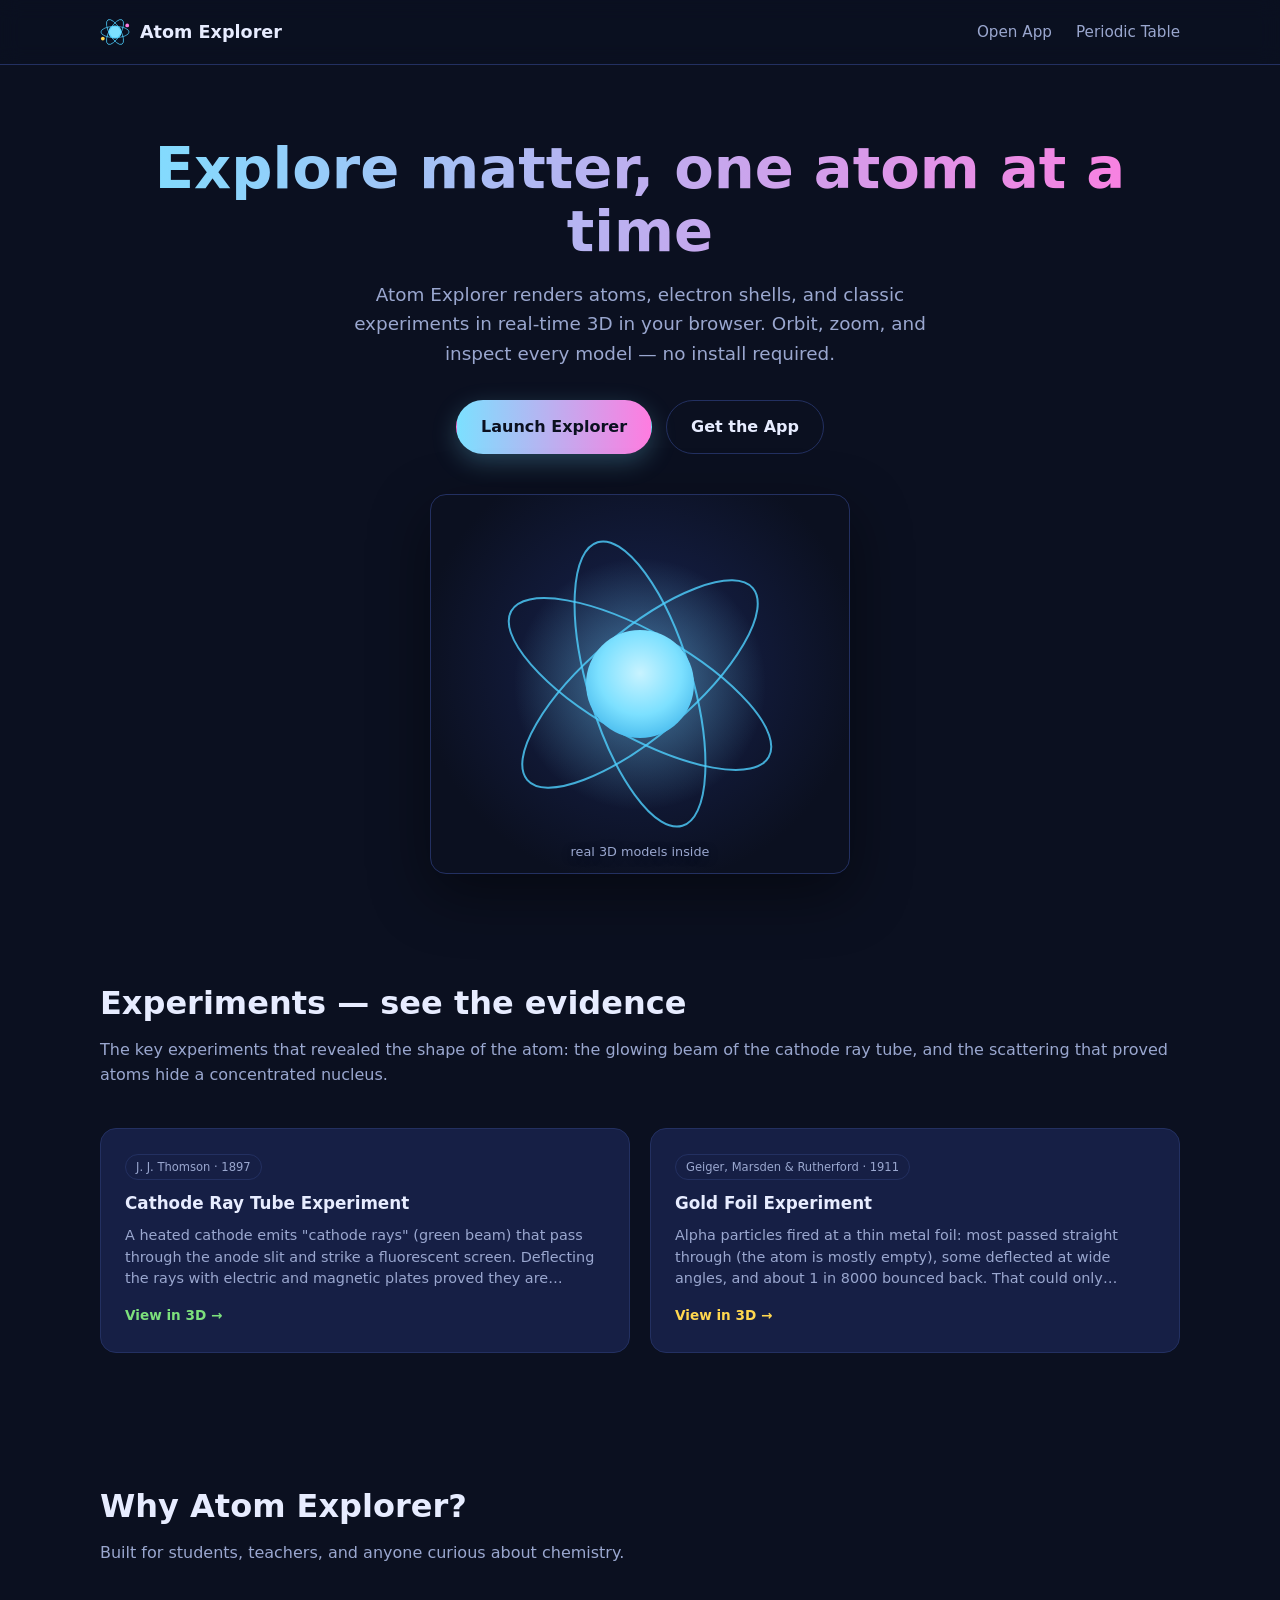
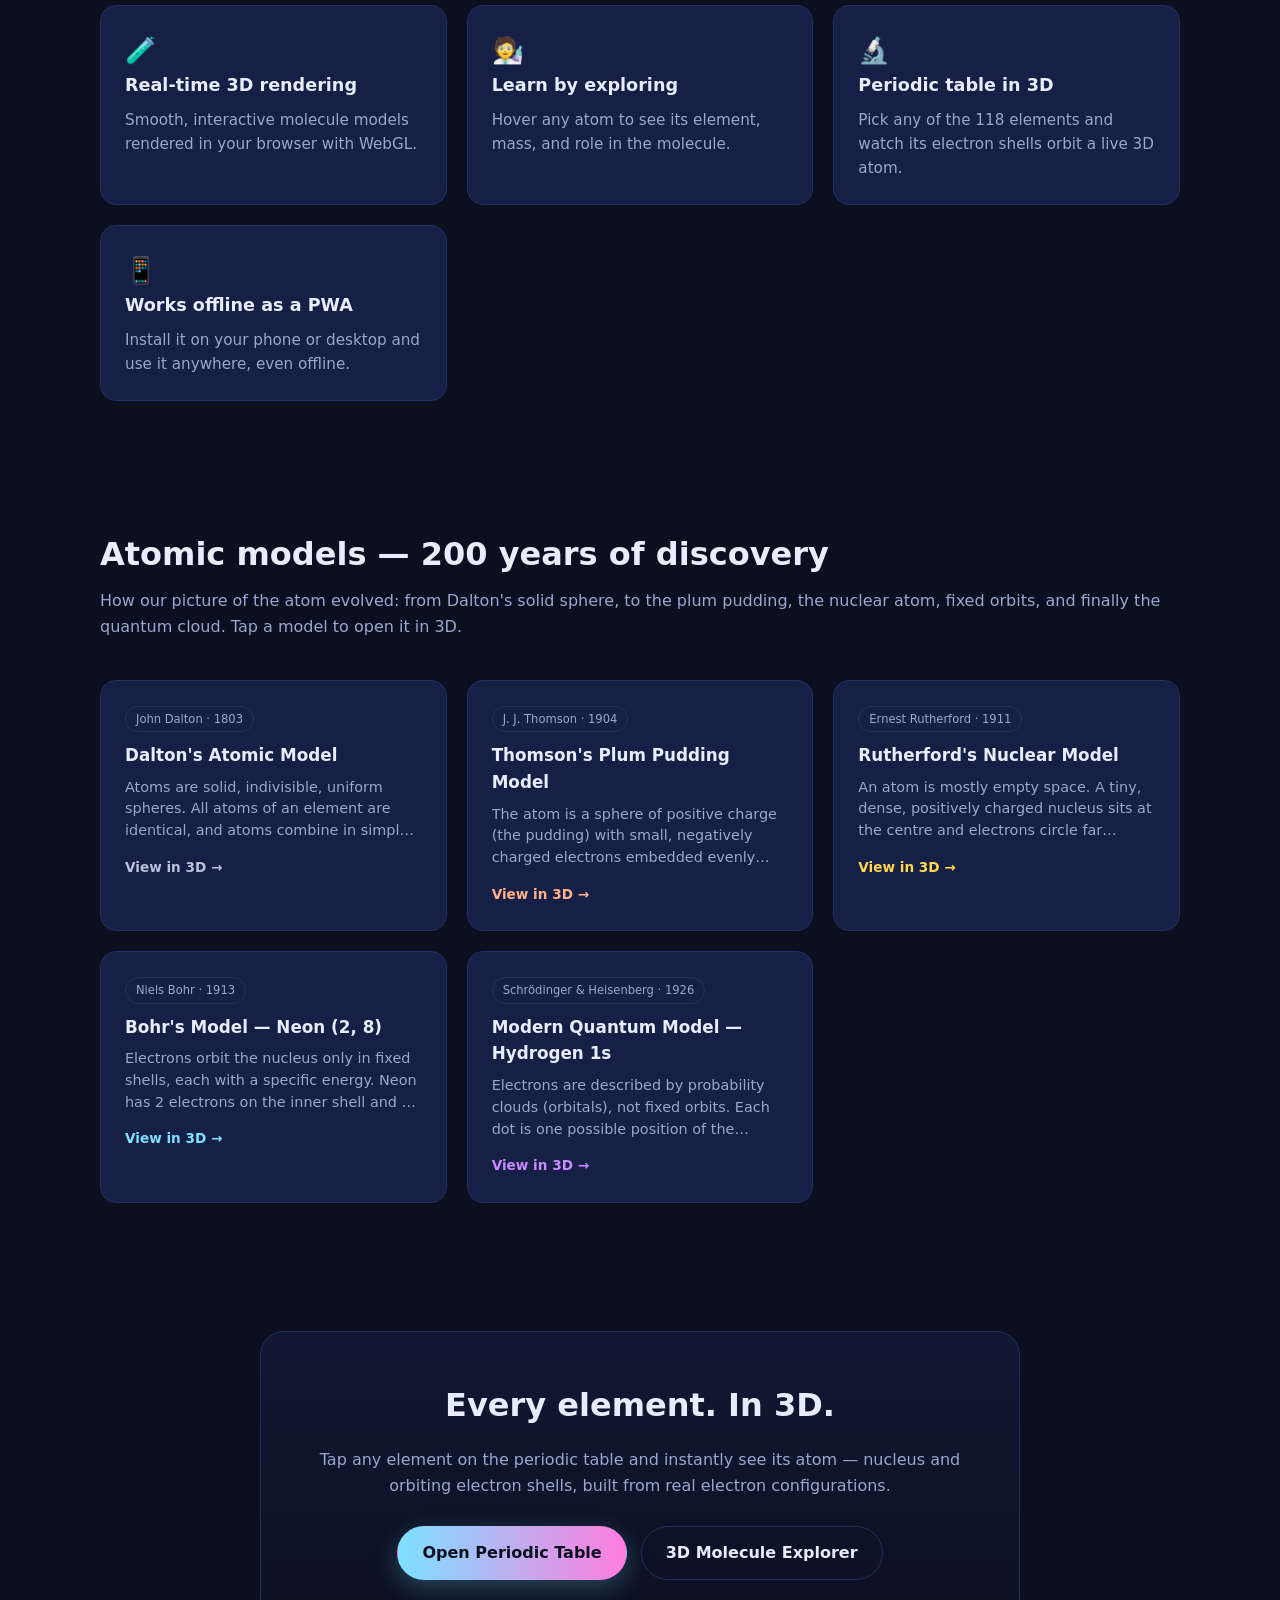
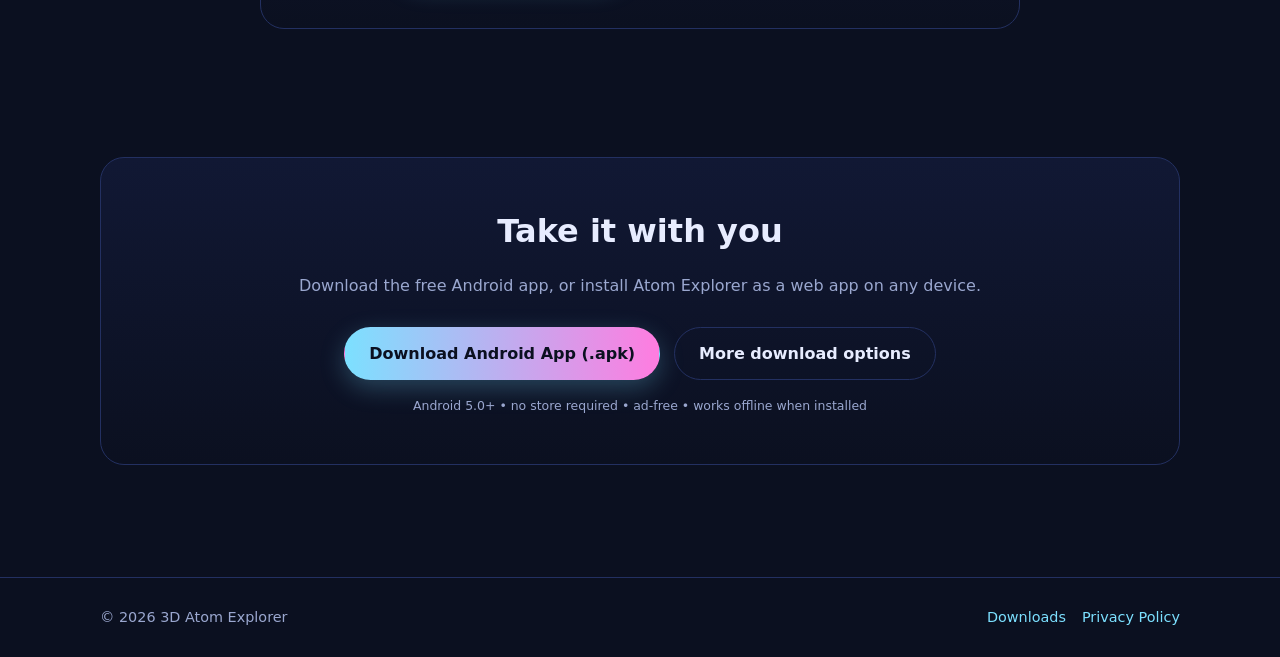
==== commit 6c5fffe0: "Remove Molecules group from Explore picker and default to Dalton; update hero copy" ====
--- a/index.html
+++ b/index.html
@@ -39,7 +39,7 @@
   }
 }
 </script>
-    <script type="module" crossorigin src="./assets/index-DY97nUqS.js"></script>
+    <script type="module" crossorigin src="./assets/index-DxPbTjU-.js"></script>
     <link rel="modulepreload" crossorigin href="./assets/three-CVGtDJss.js">
     <link rel="stylesheet" crossorigin href="./assets/index-tn59_W5z.css">
   <link rel="manifest" href="./manifest.json"></head>
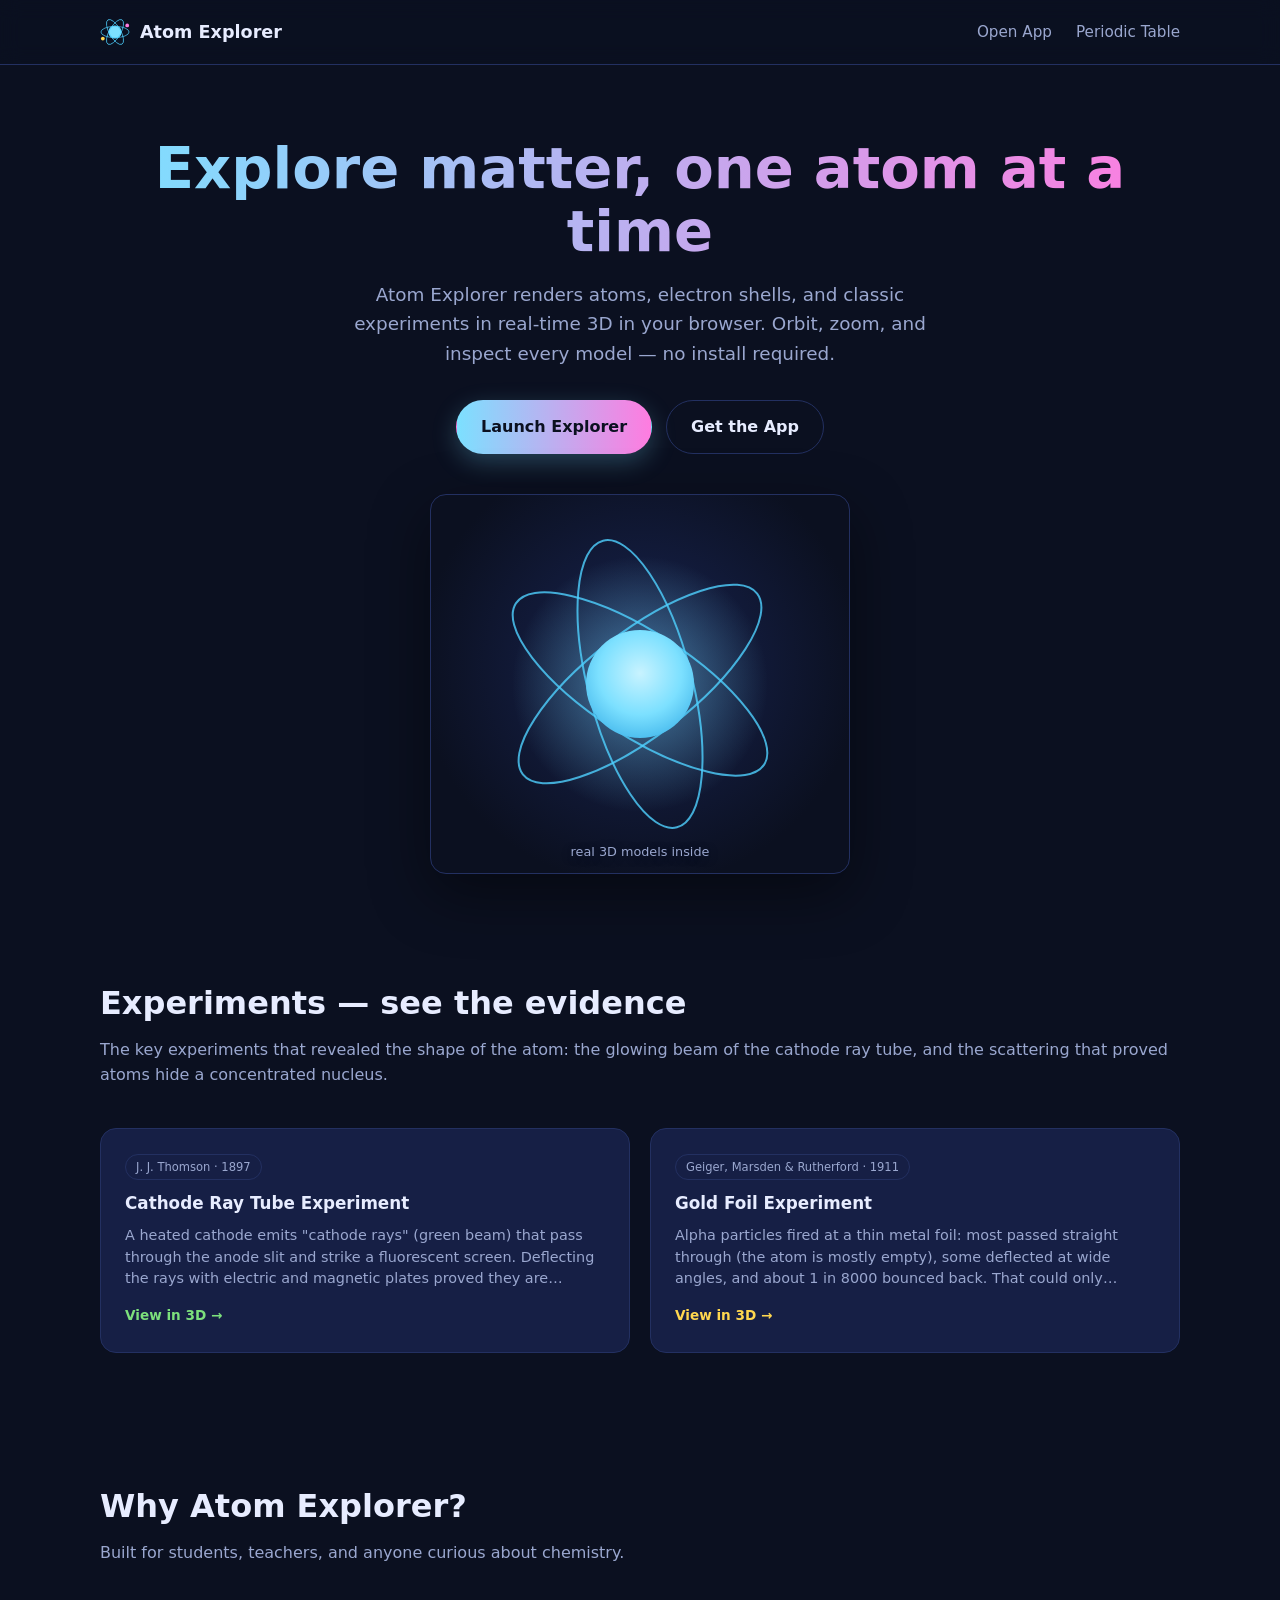
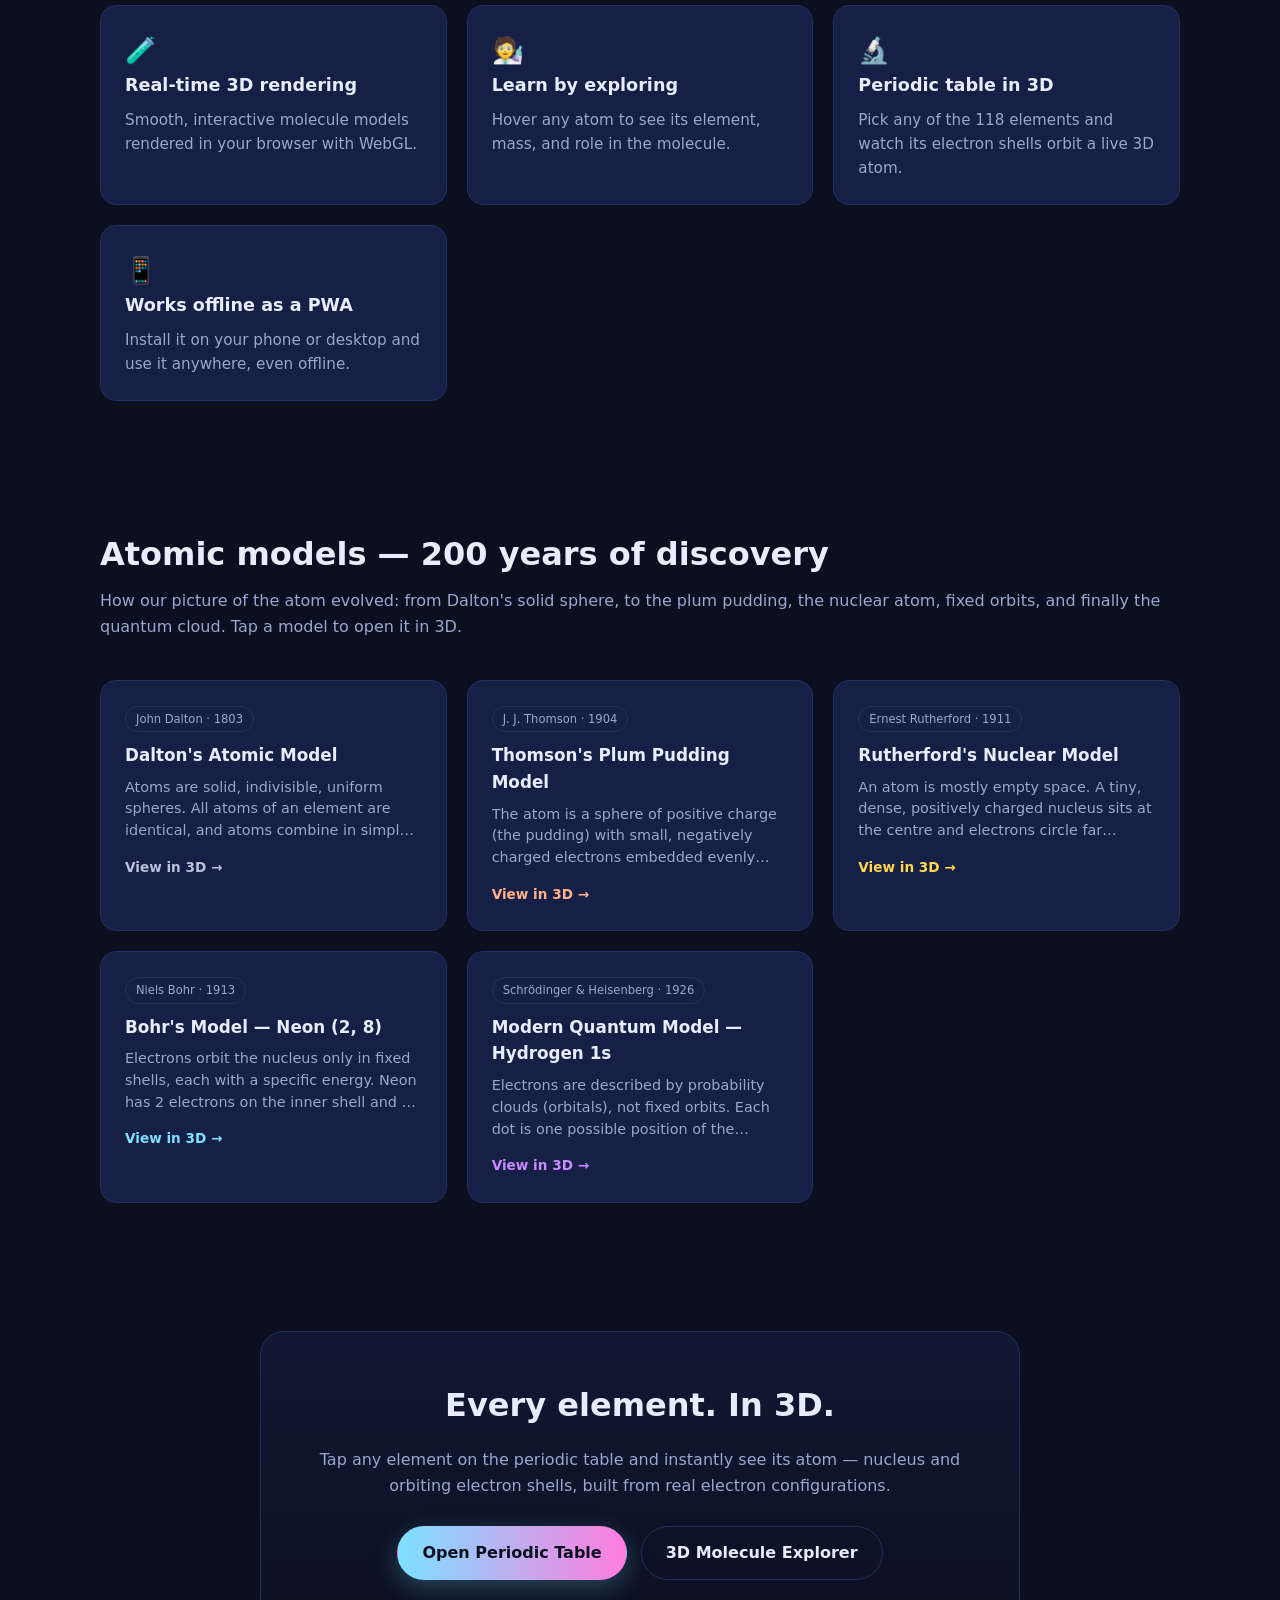
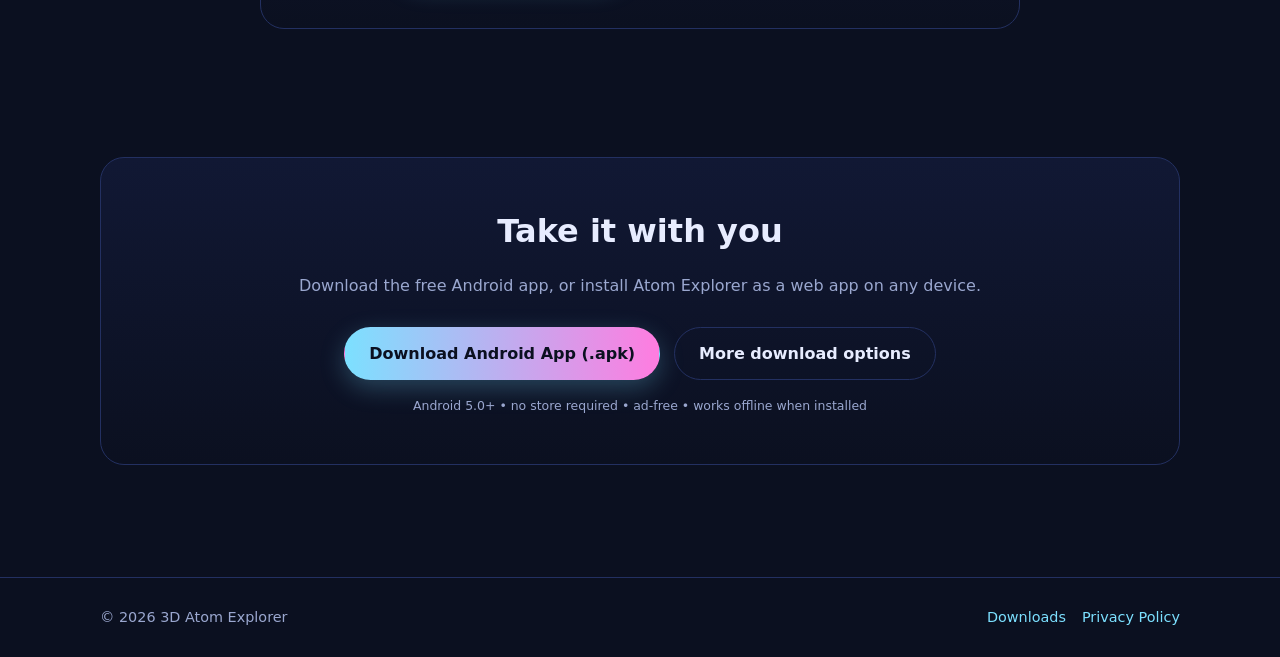
==== commit a147e351: "Self-heal: auto-reload when a newer service worker takes control (stale PWA fix)" ====
--- a/index.html
+++ b/index.html
@@ -39,7 +39,7 @@
   }
 }
 </script>
-    <script type="module" crossorigin src="./assets/index-DxPbTjU-.js"></script>
+    <script type="module" crossorigin src="./assets/index-QavSs6Mk.js"></script>
     <link rel="modulepreload" crossorigin href="./assets/three-CVGtDJss.js">
     <link rel="stylesheet" crossorigin href="./assets/index-tn59_W5z.css">
   <link rel="manifest" href="./manifest.json"></head>
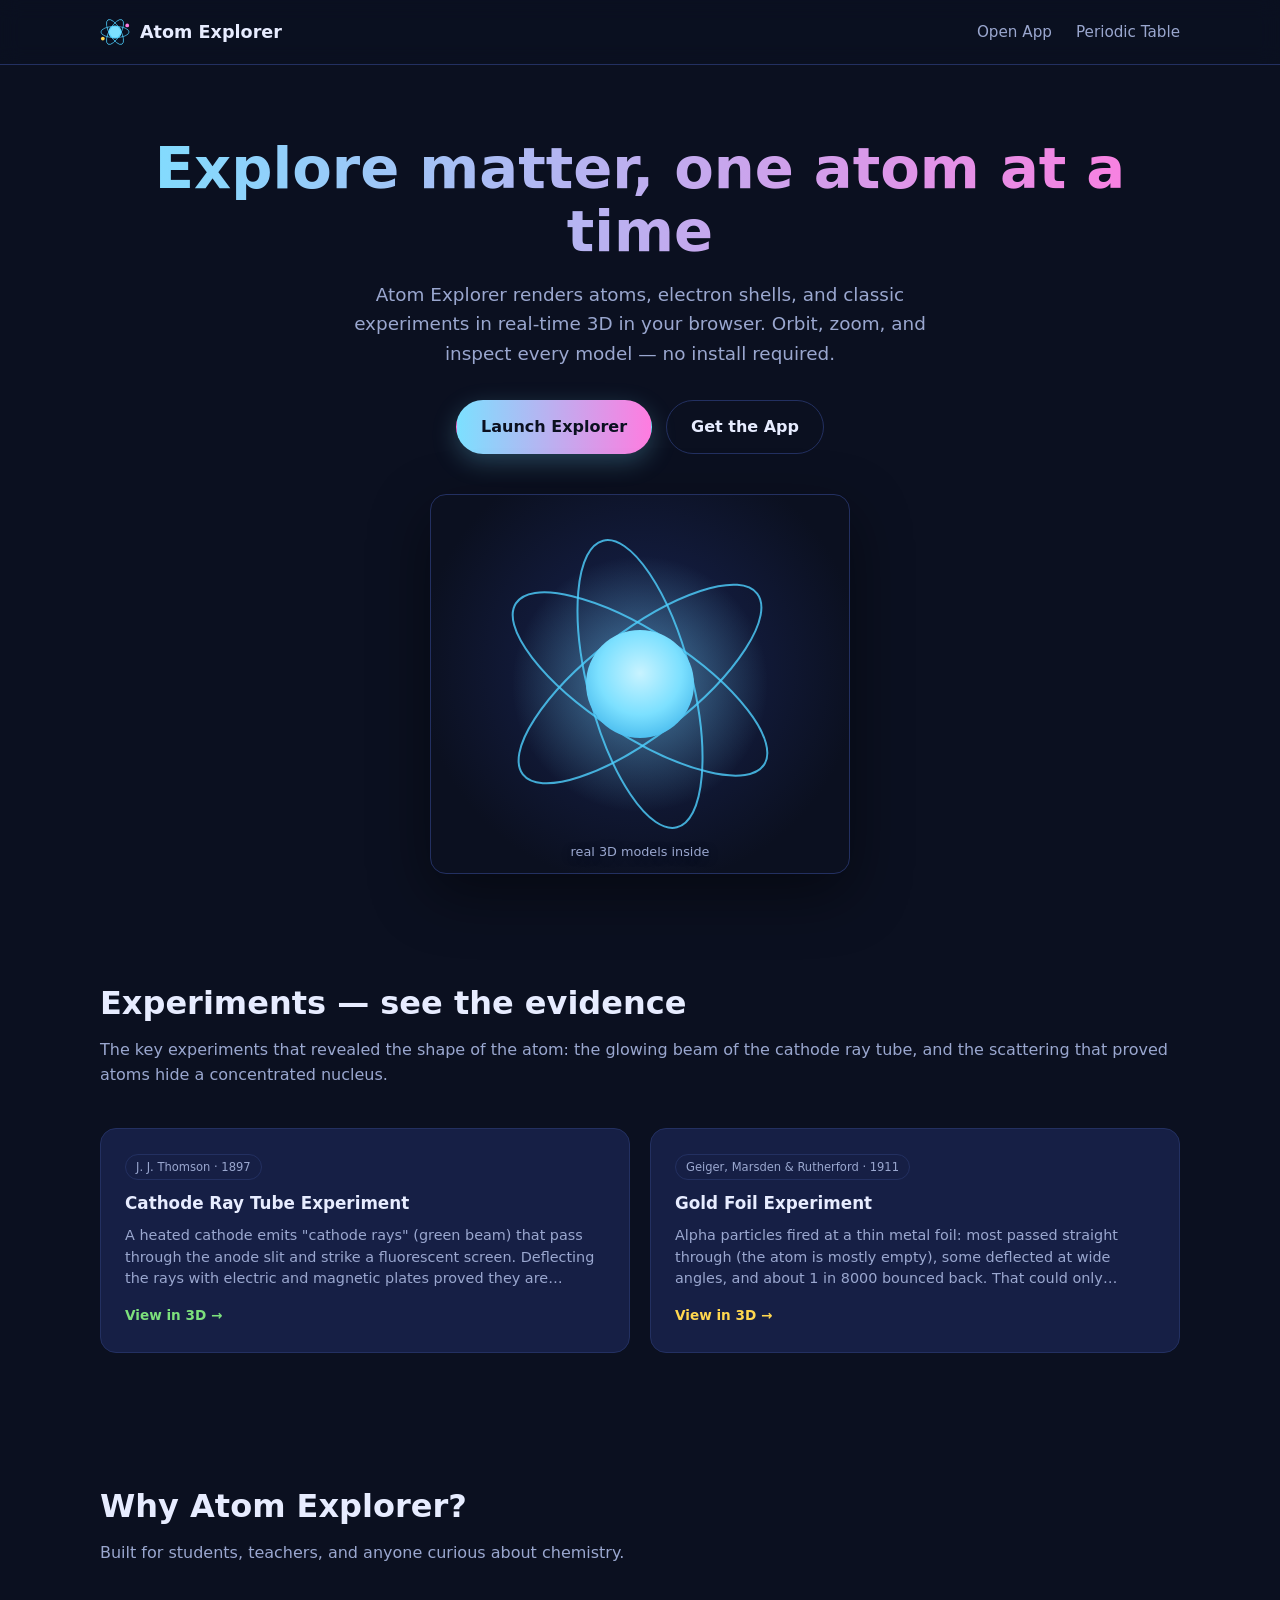
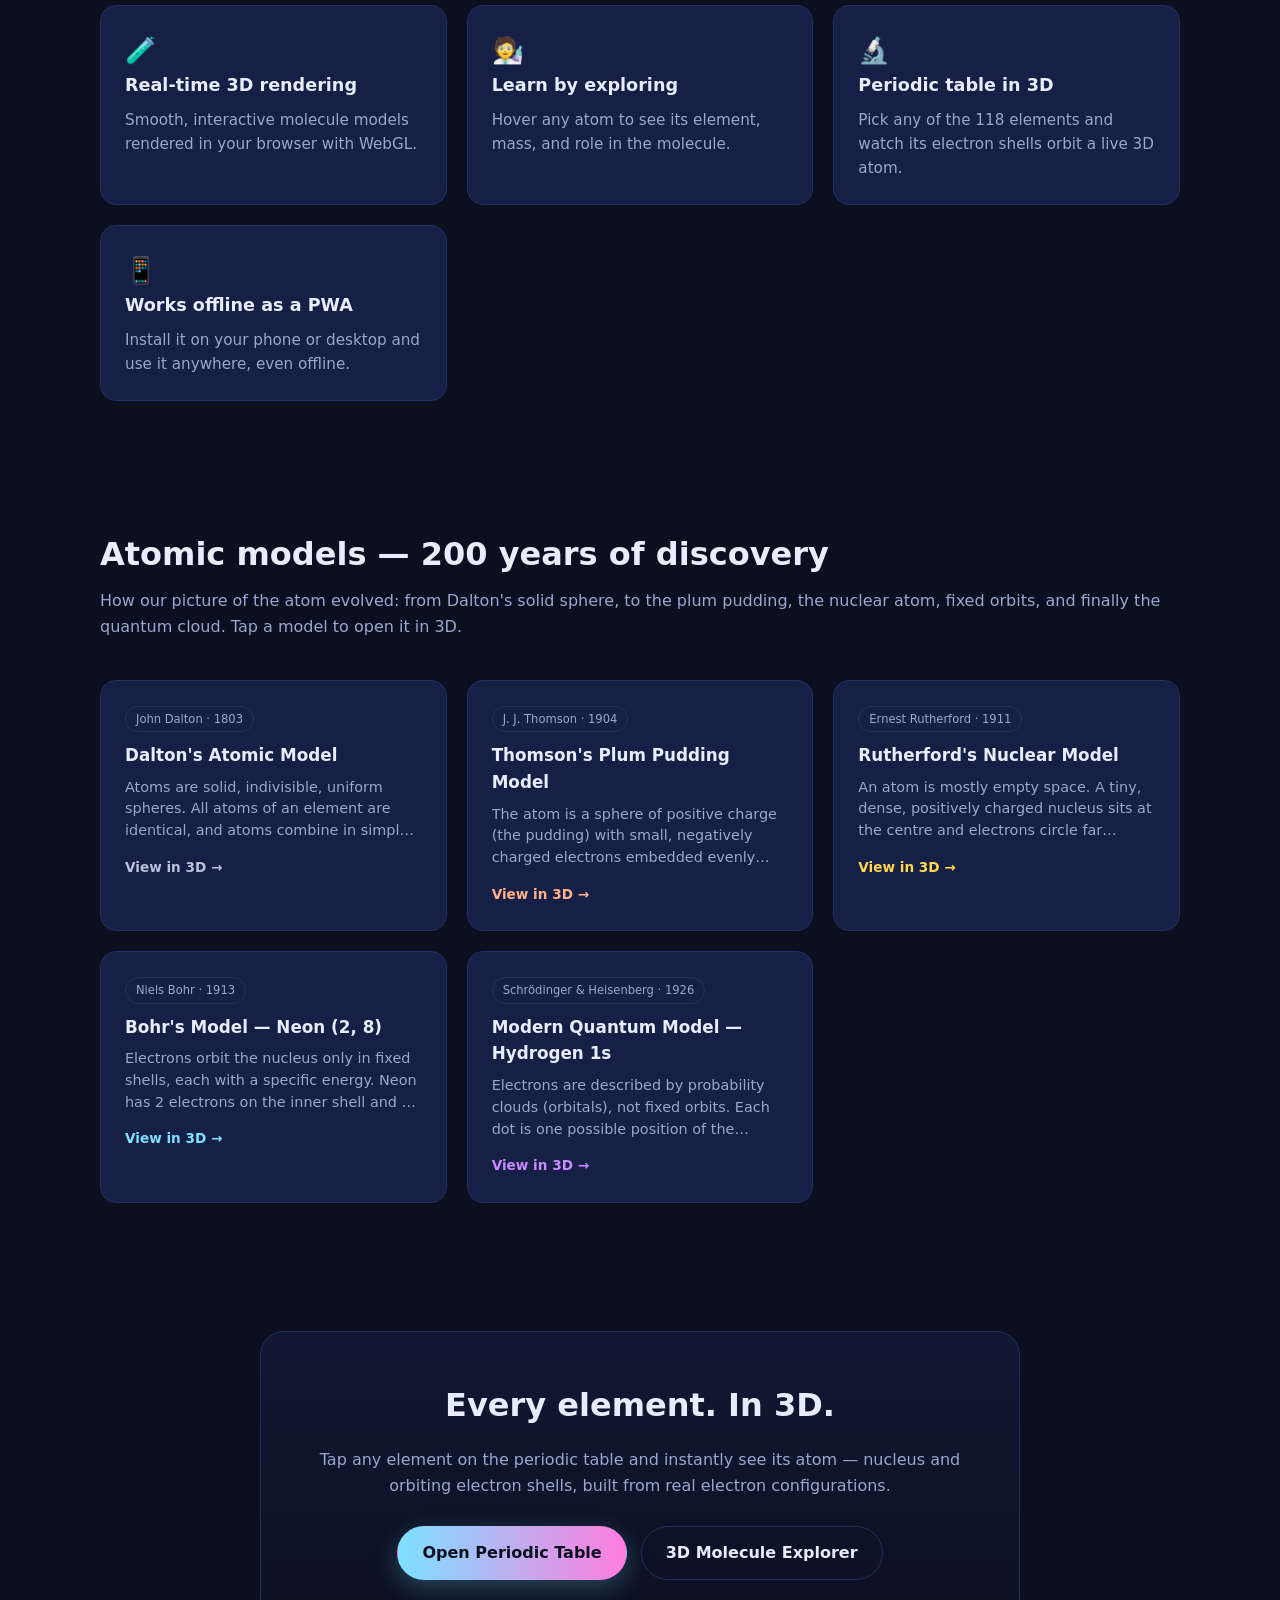
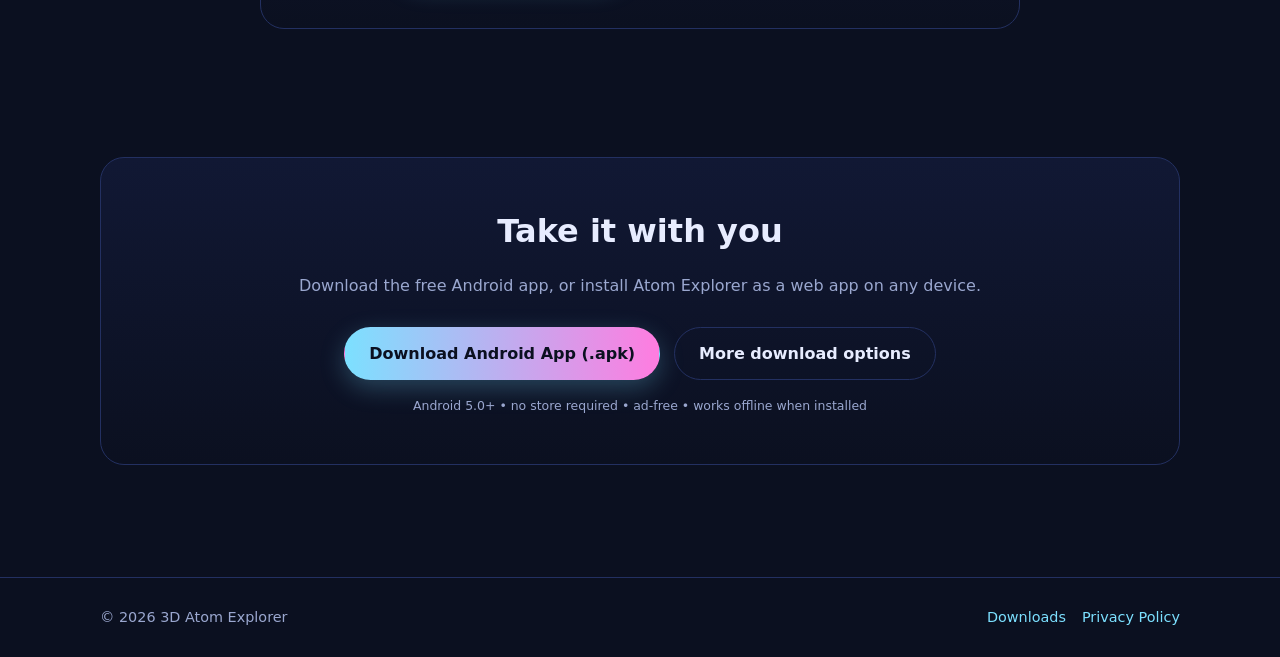
==== commit 11414175: "Mobile: chip picker strip, bottom-docked controls, full-screen 3D canvas" ====
--- a/index.html
+++ b/index.html
@@ -39,9 +39,9 @@
   }
 }
 </script>
-    <script type="module" crossorigin src="./assets/index-QavSs6Mk.js"></script>
+    <script type="module" crossorigin src="./assets/index-oULtH2jU.js"></script>
     <link rel="modulepreload" crossorigin href="./assets/three-CVGtDJss.js">
-    <link rel="stylesheet" crossorigin href="./assets/index-tn59_W5z.css">
+    <link rel="stylesheet" crossorigin href="./assets/index-DwVY_xC6.css">
   <link rel="manifest" href="./manifest.json"></head>
   <body>
     <div id="root"></div>
--- a/assets/index-DwVY_xC6.css
+++ b/assets/index-DwVY_xC6.css
@@ -0,0 +1 @@
+:root{--bg: #0b1020;--bg-2: #111834;--surface: #161f45;--border: #233061;--text: #e7ecff;--muted: #9aa7cf;--accent: #7ce0ff;--accent-2: #ff7ce0;--accent-3: #ffd74f;--radius: 16px;font-family:Segoe UI,system-ui,-apple-system,sans-serif}*{box-sizing:border-box}html{scroll-behavior:smooth}body{margin:0;background:radial-gradient(1200px 600px at 85% -10%,rgba(124,224,255,.14),transparent 60%),radial-gradient(900px 500px at -10% 110%,rgba(255,124,224,.12),transparent 60%),var(--bg);color:var(--text);line-height:1.6;min-height:100vh}#root{min-height:100vh}a{color:var(--accent)}.container{width:min(1080px,92%);margin:0 auto}.nav{position:sticky;top:0;z-index:50;-webkit-backdrop-filter:blur(10px);backdrop-filter:blur(10px);background:#0b1020bf;border-bottom:1px solid var(--border)}.nav .container{display:flex;align-items:center;justify-content:space-between;height:64px}.brand{display:flex;align-items:center;gap:10px;color:var(--text);text-decoration:none;font-weight:700;font-size:1.1rem}.brand img{width:30px;height:30px}.nav-links{display:flex;gap:24px}.nav-links a{color:var(--muted);text-decoration:none;font-size:.95rem}.nav-links a:hover{color:var(--text)}.hero{text-align:center;padding:72px 0 40px}.hero h1{font-size:clamp(2.2rem,5vw,3.6rem);line-height:1.1;margin:0 0 16px;background:linear-gradient(90deg,var(--accent),var(--accent-2));-webkit-background-clip:text;background-clip:text;color:transparent}.hero p.sub{color:var(--muted);font-size:1.15rem;max-width:640px;margin:0 auto 32px}.cta-row{display:flex;gap:14px;justify-content:center;flex-wrap:wrap}.btn{display:inline-flex;align-items:center;gap:8px;padding:13px 24px;border-radius:999px;text-decoration:none;font-weight:600;border:1px solid transparent;transition:transform .15s ease,box-shadow .15s ease}.btn:hover{transform:translateY(-2px)}.btn.primary{background:linear-gradient(90deg,var(--accent),var(--accent-2));color:#0b1020;box-shadow:0 8px 24px #7ce0ff40}.btn.ghost{border-color:var(--border);color:var(--text)}.btn.ghost:hover{box-shadow:0 8px 24px #7ce0ff1f}.hero-stage{position:relative;margin:40px auto 0;max-width:420px;height:380px;display:grid;place-items:center;border:1px solid var(--border);border-radius:var(--radius);overflow:hidden;background:radial-gradient(circle at 50% 45%,#182452,#0b1020 75%);box-shadow:0 20px 60px #00000073}.hero-stage svg{width:min(320px,85%);height:auto}.hero-stage .hint{position:absolute;bottom:10px;left:0;right:0;text-align:center;color:var(--muted);font-size:.8rem;pointer-events:none;text-shadow:0 2px 8px #0b1020}.section{padding:64px 0}.section h2{font-size:2rem;margin:0 0 8px}.section .lead{color:var(--muted);margin:0 0 40px}.grid{display:grid;grid-template-columns:repeat(auto-fit,minmax(260px,1fr));gap:20px}.card{background:var(--surface);border:1px solid var(--border);border-radius:var(--radius);padding:24px}.card h3{margin:0 0 8px;font-size:1.1rem}.card p{margin:0;color:var(--muted);font-size:.95rem}.card .icon{font-size:1.6rem}.grid.models{margin-top:2px}.model-card{display:block;text-decoration:none;color:inherit;position:relative;transition:transform .15s ease,border-color .15s ease,box-shadow .15s ease}.model-card:hover{transform:translateY(-3px);border-color:var(--accent, var(--border));box-shadow:0 10px 22px #0006}.model-card .badge{display:inline-block;background:var(--surface);border:1px solid var(--border);color:var(--muted);font-size:.72rem;border-radius:999px;padding:3px 10px;margin-bottom:10px}.model-card h3{margin:0 0 8px;font-size:1.05rem}.model-card p{margin:0 0 12px;color:var(--muted);font-size:.9rem;line-height:1.5;display:-webkit-box;-webkit-line-clamp:3;-webkit-box-orient:vertical;overflow:hidden}.model-card .open{color:var(--accent, #58a6ff);font-weight:600;font-size:.85rem}.download{text-align:center;background:linear-gradient(var(--bg-2),var(--bg));border:1px solid var(--border);border-radius:calc(var(--radius) + 8px);padding:48px 32px}.download h2{margin-top:0}.download p{color:var(--muted);margin-bottom:28px}.play-badge{display:inline-flex;align-items:center;gap:14px;background:#0b1020;border:1px solid var(--border);border-radius:14px;padding:12px 24px;color:var(--text);text-decoration:none;text-align:left}.play-badge span{display:block;line-height:1.2}.play-badge small{color:var(--muted)}.download p.tiny{font-size:.78rem;color:var(--muted);margin-top:16px;margin-bottom:0}footer{border-top:1px solid var(--border);margin-top:48px;padding:28px 0;color:var(--muted);font-size:.9rem}footer .container{display:flex;justify-content:space-between;align-items:center;gap:12px;flex-wrap:wrap}footer .footer-links{display:inline-flex;gap:16px}footer .footer-links a{color:var(--accent);text-decoration:none}.app-view{min-height:100svh;display:flex;flex-direction:column;background:var(--bg)}.app-view.fullscreen{height:100svh;min-height:0;width:100vw;position:relative;overflow:hidden}.app-view.fullscreen .app-toolbar{position:absolute;top:0;left:0;right:0;z-index:20;background:#0b1020b8;-webkit-backdrop-filter:blur(8px);backdrop-filter:blur(8px)}.app-view.fullscreen .app-canvas{width:100%;height:100%}.app-view.fullscreen .app-canvas .panel{top:64px}.app-toolbar{display:flex;align-items:center;gap:18px;padding:10px 16px;background:var(--surface);border-bottom:1px solid var(--border);flex-wrap:wrap}.app-toolbar .brand{font-size:.95rem}.app-toolbar .spacer{flex:1}.toolbar-current{color:var(--muted);font-size:.9rem}.explore-picker{position:absolute;top:66px;left:12px;bottom:12px;width:238px;z-index:15;overflow-y:auto;pointer-events:none}.explore-picker .xp-group{margin-bottom:14px;pointer-events:auto}.explore-picker h5{margin:0 0 6px;font-size:.7rem;text-transform:uppercase;letter-spacing:.08em;color:var(--muted)}.x-card{display:block;width:100%;text-align:left;background:#0b1020c7;border:1px solid var(--border);border-radius:10px;padding:8px 10px;margin-bottom:6px;color:var(--text);cursor:pointer;-webkit-backdrop-filter:blur(6px);backdrop-filter:blur(6px);transition:border-color .15s,background .15s;font-family:inherit}.x-card b{display:block;font-size:.82rem}.x-card span{display:block;font-size:.7rem;color:var(--muted);margin-top:2px}.x-card:hover{border-color:var(--accent)}.x-card.active{border-color:var(--accent);background:#3885ff24;box-shadow:0 0 0 1px var(--accent)}@media (max-width: 760px){.app-view.fullscreen .app-toolbar{padding:8px 10px;gap:10px}.app-view.fullscreen .app-toolbar .brand{font-size:.82rem}.app-view.fullscreen .app-toolbar .toolbar-current{display:none}.explore-picker{top:46px;left:0;right:0;bottom:auto;width:auto;height:auto;max-height:none;overflow-x:auto;overflow-y:hidden;display:flex;gap:6px;align-items:center;padding:6px 8px;background:#0b1020db;border-bottom:1px solid var(--border);pointer-events:auto;-webkit-overflow-scrolling:touch}.explore-picker .xp-group{display:contents}.explore-picker .xp-group h5{display:none}.x-card{margin:0;flex:0 0 auto;display:inline-flex;align-items:center;width:auto;border-radius:999px;padding:7px 12px;font-size:.78rem;white-space:nowrap}.x-card b{font-size:.78rem}.x-card span{display:none}.app-view.fullscreen .app-canvas .panel{top:auto;right:8px;left:8px;bottom:10px;min-width:0;max-width:none;max-height:30vh;overflow-y:auto;padding:10px 12px;font-size:.82rem;-webkit-overflow-scrolling:touch;touch-action:pan-y}.app-canvas .panel h4{font-size:.88rem;margin:0 0 6px}.app-canvas .panel .desc{display:-webkit-box;-webkit-line-clamp:2;-webkit-box-orient:vertical;overflow:hidden;margin:6px 0 8px}.app-canvas .panel .model-controls .clabel{font-size:.75rem}.app-canvas .hint{display:none}.app-canvas .panel .app-actions{margin-top:6px}}.app-canvas{flex:1;position:relative}.app-canvas canvas{display:block}.app-canvas .panel{position:absolute;top:14px;right:14px;background:#0b1020d9;border:1px solid var(--border);border-radius:12px;padding:14px 16px;min-width:170px;font-size:.9rem;-webkit-backdrop-filter:blur(6px);backdrop-filter:blur(6px)}.app-canvas .panel h4{margin:0 0 8px;font-size:.95rem}.app-canvas .panel .row{display:flex;justify-content:space-between;gap:16px;color:var(--muted)}.app-canvas .panel .row b{color:var(--text);font-weight:600}.app-canvas .panel .desc{margin:8px 0 10px;color:var(--muted);font-size:.8rem;line-height:1.5;max-width:280px}.app-canvas .hint{position:absolute;bottom:14px;left:0;right:0;text-align:center;color:var(--muted);font-size:.8rem;pointer-events:none}.app-actions{display:flex;gap:8px;margin-top:10px}.app-actions button{flex:1;background:var(--bg-2);color:var(--text);border:1px solid var(--border);border-radius:8px;padding:8px 10px;cursor:pointer;font-size:.85rem}.app-actions button:hover{border-color:var(--accent)}.model-controls{display:grid;gap:8px;margin-top:10px;padding-top:10px;border-top:1px solid var(--border)}.model-controls label{display:grid;grid-template-columns:1fr auto;align-items:center;gap:8px;font-size:.78rem;color:var(--muted)}.model-controls label.range{grid-template-columns:1fr;gap:4px}.model-controls .rrange{display:flex;align-items:center;gap:8px}.model-controls input[type=range]{flex:1;min-width:0;accent-color:var(--accent)}.model-controls .rrange b{color:var(--text);font-weight:600;font-size:.75rem;min-width:62px;text-align:right}.model-controls select{background:var(--bg-2);color:var(--text);border:1px solid var(--border);border-radius:8px;padding:4px 8px;font-size:.78rem;max-width:180px}.switch-btn{background:var(--bg-2);color:var(--muted);border:1px solid var(--border);border-radius:999px;padding:4px 12px;font-size:.75rem;font-weight:600;cursor:pointer;min-width:52px}.switch-btn.on{background:#173a24;color:#5bff7a;border-color:#2ea043}.panel .foil-row{margin-top:10px}.panel .foil-row b{font-size:.72rem;text-align:right;max-width:210px}.warn{margin-top:10px;padding:8px 10px;border-radius:8px;background:#ff5e5e1a;border:1px solid rgba(255,94,94,.45);color:#ff8a8a;font-size:.76rem;line-height:1.45}@media (max-width: 640px){.nav-links{display:none}.hero{padding-top:48px}.hero-stage{height:340px}.app-canvas .panel{top:10px;right:10px;min-width:150px}}.pwa-toast{position:fixed;left:50%;bottom:18px;transform:translate(-50%);z-index:9999;display:flex;align-items:center;gap:12px;background:#0d1224f2;border:1px solid rgba(120,160,255,.4);border-radius:12px;padding:10px 14px;color:var(--text);font-size:.85rem;box-shadow:0 12px 32px #0000008c}.pwa-toast button{background:var(--accent);color:#06101f;border:none;border-radius:8px;padding:6px 14px;font-weight:700;font-size:.8rem;cursor:pointer}.pwa-toast button:hover{filter:brightness(1.1)}.periodic-view{min-height:100svh;display:flex;flex-direction:column;background:var(--bg)}.p-active{color:var(--text);font-weight:600;font-size:.9rem}.p-layout{flex:1;display:grid;grid-template-columns:minmax(0,1fr) minmax(290px,350px);grid-template-rows:auto minmax(0,1fr);grid-template-areas:"view side" "table side";gap:18px;padding:18px;align-items:start;overflow:auto}.p-canvas{grid-area:view;position:relative;height:min(46vh,430px);border:1px solid var(--border);border-radius:14px;overflow:hidden;background:radial-gradient(1100px 700px at 50% -20%,#283a6080,#060914e6)}.p-table-col{grid-area:table;display:flex;flex-direction:column;gap:10px;min-width:0}.p-detail{grid-area:side;display:flex;flex-direction:column;gap:12px;background:#0d1224d1;border:1px solid var(--border);border-radius:14px;padding:16px;position:sticky;top:18px;max-height:calc(100svh - 36px);overflow-y:auto}.p-detail .row{display:flex;justify-content:space-between;gap:16px;flex-wrap:wrap;row-gap:3px;column-gap:10px;color:var(--muted)}.p-detail .row b{min-width:0;overflow-wrap:anywhere;text-align:right}.p-detail .row b.cfg{font-size:.78rem;line-height:1.5;text-align:right}.p-search{position:relative;display:flex;align-items:center}.p-search input{width:100%;background:#0d1224cc;color:var(--text);border:1px solid var(--border);border-radius:10px;padding:9px 36px 9px 14px;font-size:.9rem}.p-search input::placeholder{color:#a7b2c98c}.p-search input:focus{border-color:var(--accent);outline:none;box-shadow:0 0 0 3px #58a6ff2e}.p-clear{position:absolute;right:6px;background:none;border:none;color:var(--muted);font-size:1.2rem;line-height:1;cursor:pointer;padding:4px 6px;border-radius:6px}.p-clear:hover{color:var(--text);background:#ffffff0f}.ptable-wrap{overflow:auto;border:1px solid var(--border);border-radius:14px;padding:12px;background:#080c1a8c}.ptable{display:grid;grid-template-columns:repeat(18,minmax(40px,1fr));gap:3px;min-width:1080px}.ptable-spacer{display:block}.elt{--block: #58a6ff;position:relative;border:1px solid rgba(255,255,255,.08);border-radius:8px;background:linear-gradient(160deg,#161d36d9,#0b1020eb);color:var(--text);cursor:pointer;display:flex;flex-direction:column;align-items:center;justify-content:center;min-height:58px;padding:4px 2px;overflow:hidden;transition:transform .12s ease,box-shadow .12s ease,border-color .12s ease,opacity .2s ease}.elt:before{content:"";position:absolute;top:0;left:0;right:0;height:3px;background:var(--block);opacity:.9}.elt .num{position:absolute;top:5px;left:6px;font-size:.52rem;font-weight:700;opacity:.7;line-height:1}.elt .sym{font-size:1.05rem;font-weight:800;line-height:1.05;color:var(--block);text-shadow:0 0 12px currentColor}.elt .name{max-width:100%;font-size:.46rem;opacity:.88;overflow:hidden;text-overflow:ellipsis;white-space:nowrap;padding:0 3px;line-height:1.3}.elt .mass{font-style:normal;font-size:.5rem;opacity:.62;line-height:1.2}.elt:hover{transform:translateY(-2px);border-color:var(--block);box-shadow:0 0 0 1px var(--block),0 10px 20px #00000080;z-index:1}.elt-dim{opacity:.22;filter:saturate(.2);pointer-events:none}.elt-selected{border-color:#fff;box-shadow:0 0 0 2px #fff,0 0 20px var(--block);transform:translateY(-2px) scale(1.05);z-index:2}.plegend{display:flex;gap:14px;flex-wrap:wrap;align-items:center;color:var(--muted);font-size:.75rem;padding:0 2px}.plegend i{display:inline-block;width:10px;height:10px;border-radius:3px;margin-right:5px;vertical-align:-1px}.plegend .p-count{margin-left:auto;color:var(--accent);font-weight:600}.periodic-view .p-head{display:flex;align-items:center;gap:14px}.p-sym{font-size:3.2rem;font-weight:800;line-height:1}.p-title h4{margin:0 0 6px}.p-badge{font-size:.68rem;text-transform:uppercase;letter-spacing:.07em;border:1px solid;border-radius:999px;padding:2px 10px;font-weight:600;white-space:nowrap}.p-stats{display:grid;grid-template-columns:repeat(auto-fit,minmax(62px,1fr));gap:8px;margin-bottom:14px}.p-stat{background:#ffffff0a;border:1px solid var(--border);border-radius:10px;padding:8px 4px;text-align:center;min-width:0}.p-stat b{display:block;font-size:.95rem;color:var(--text);white-space:nowrap;overflow:hidden;text-overflow:ellipsis}.p-stat span{font-size:.58rem;color:var(--muted);line-height:1.25}.p-note{margin-top:auto;padding-top:10px;border-top:1px dashed var(--border);color:var(--muted);font-size:.78rem;line-height:1.45}.nuc-hud{display:flex;gap:6px;background:#0a0e1ed1;border:1px solid rgba(255,255,255,.16);border-radius:999px;padding:3px 10px;font-size:.8rem;font-weight:700;letter-spacing:.04em;white-space:nowrap;pointer-events:none;-webkit-backdrop-filter:blur(4px);backdrop-filter:blur(4px)}.nuc-hud b{font-weight:700}.hud-p{color:#ff8a8a;text-shadow:0 0 10px rgba(255,46,46,.8)}.hud-n{color:#d4e0ff;text-shadow:0 0 10px rgba(154,168,212,.8)}.p-canvas .panel{top:12px;right:12px;min-width:150px;max-width:260px}.pcta .download{max-width:760px;margin:0 auto}@media (max-width: 900px){.p-layout{grid-template-columns:1fr;grid-template-rows:auto;grid-template-areas:"view" "table" "side"}.p-detail{position:static;max-height:none}.p-canvas{height:52vh}}@media (max-width: 560px){.elt{min-height:44px}.elt .name,.elt .mass{display:none}.ptable{min-width:940px}.p-stats{grid-template-columns:repeat(2,1fr)}.p-sym{font-size:2.6rem}}
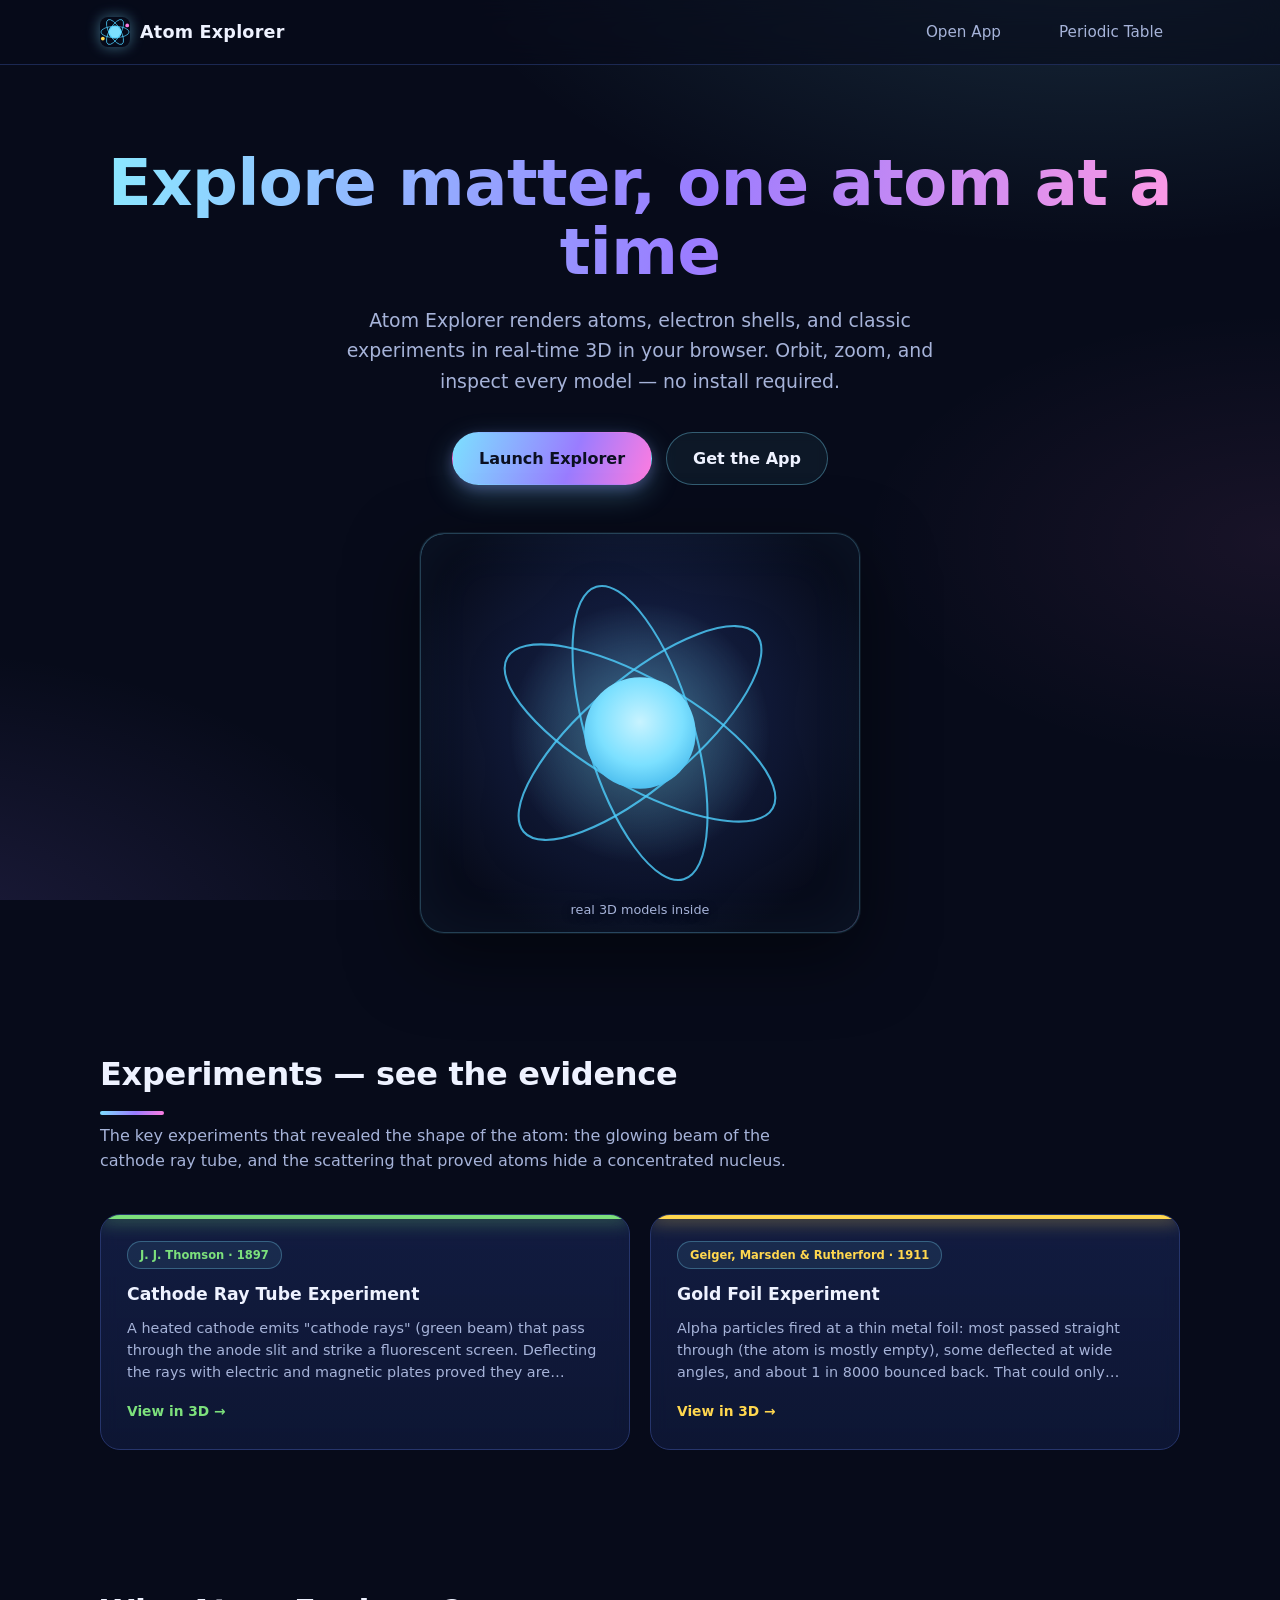
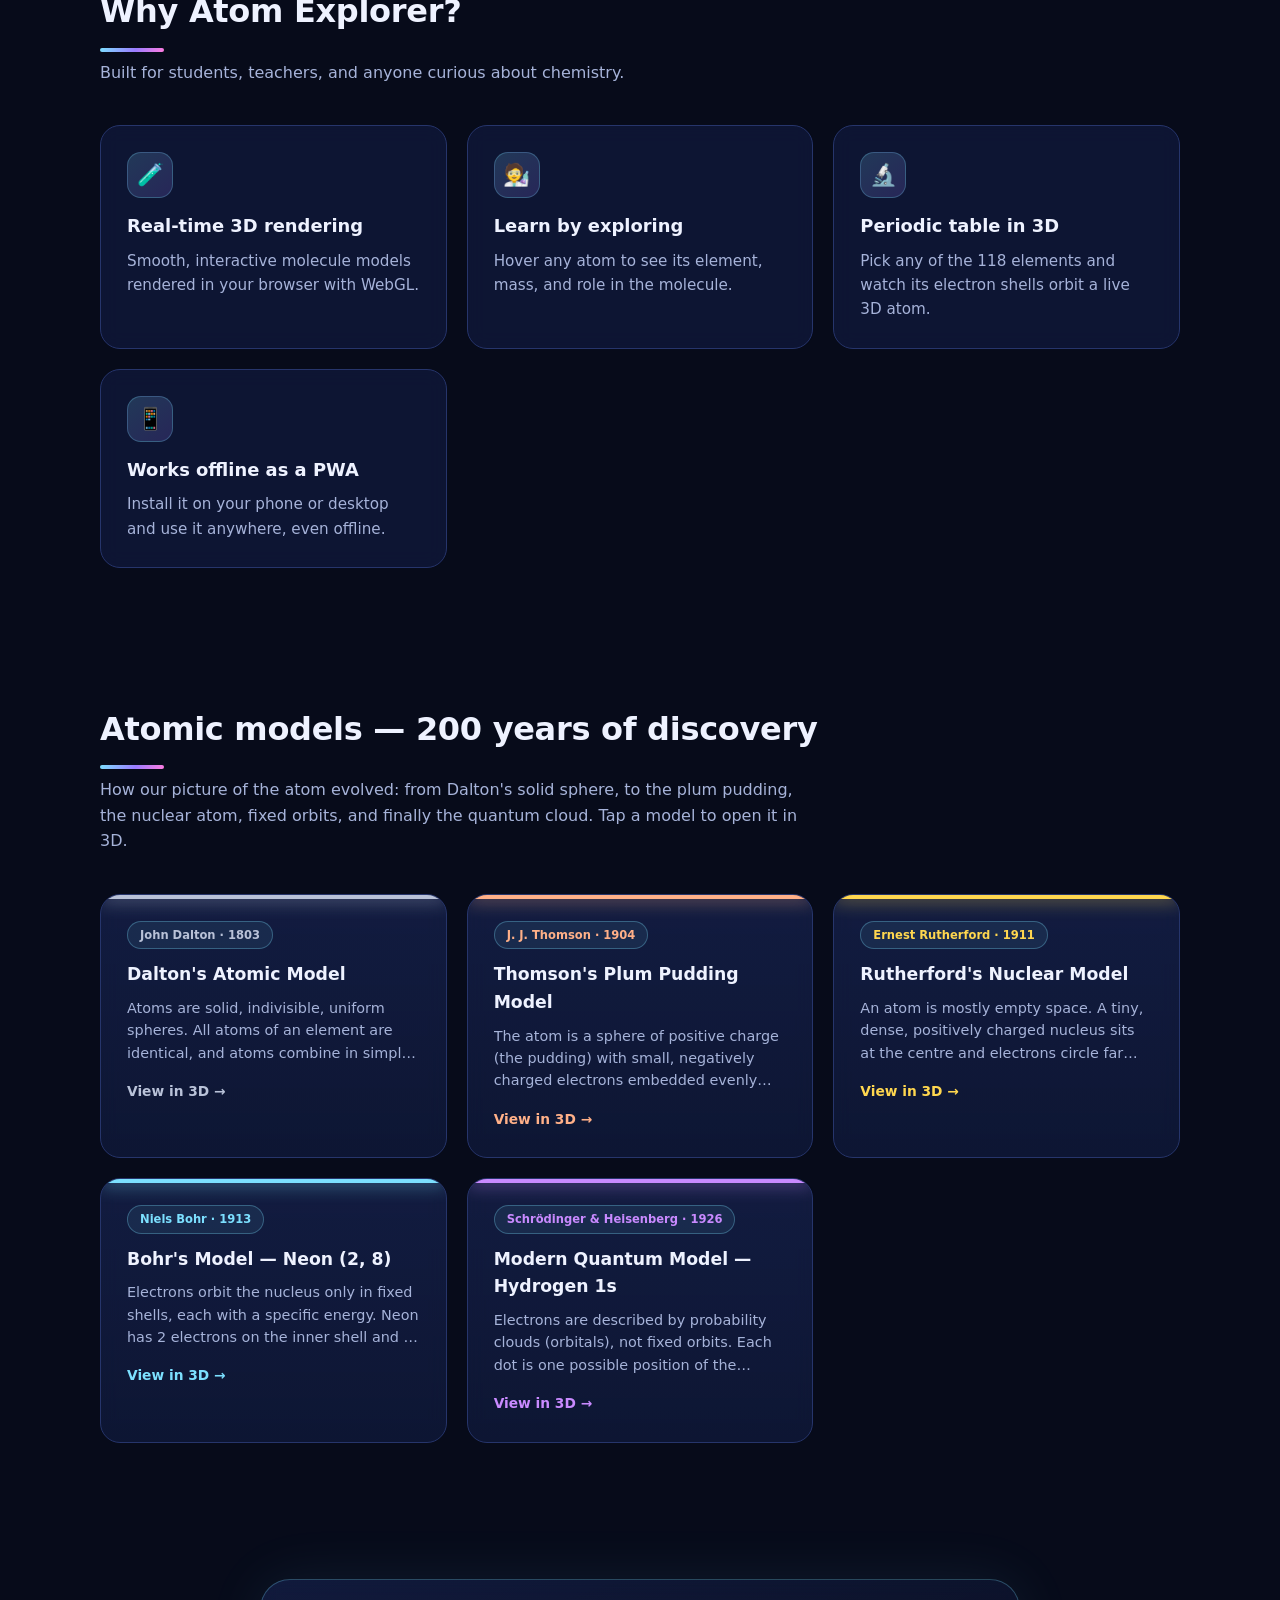
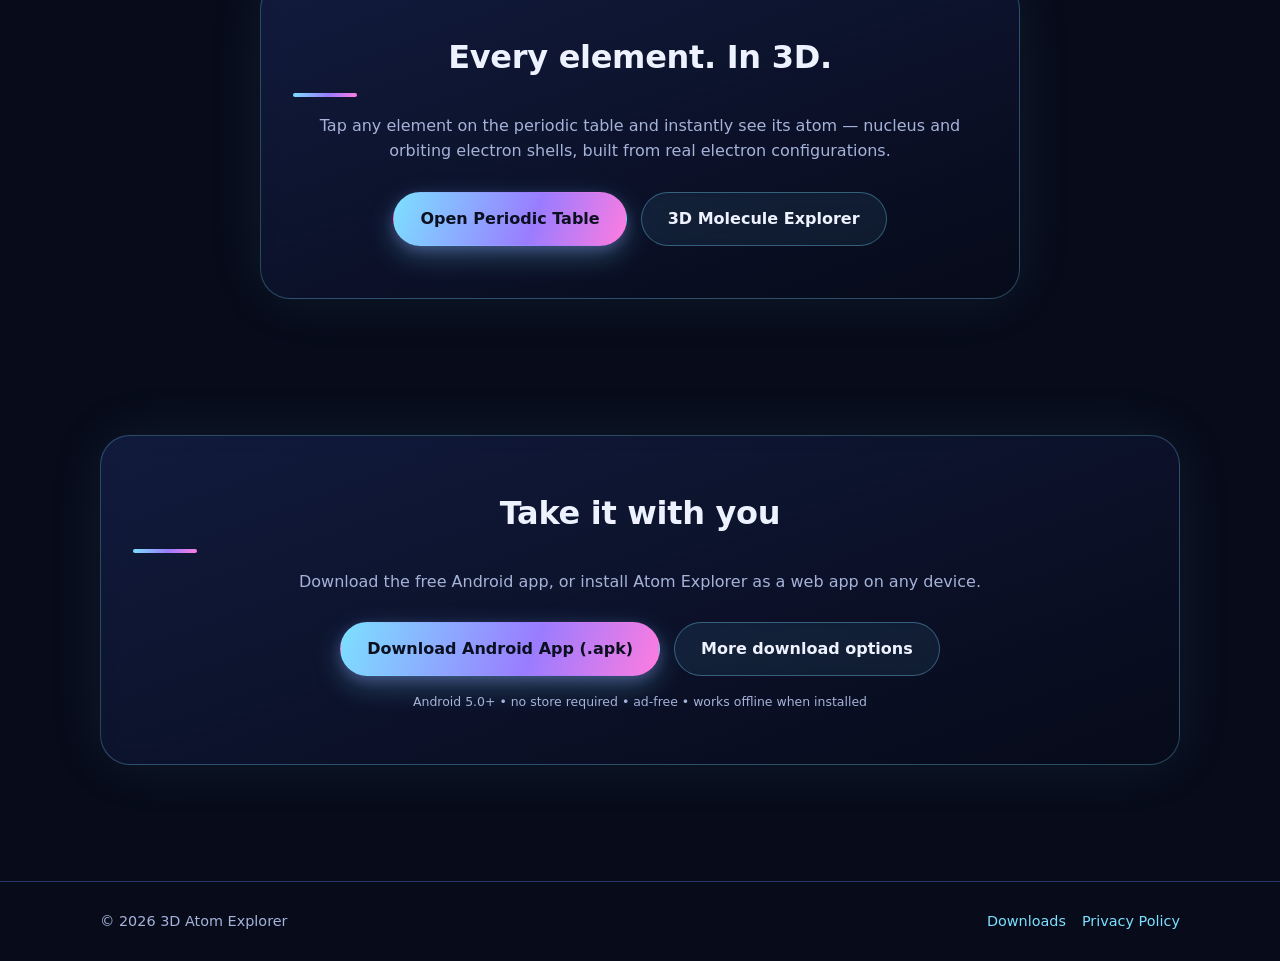
==== commit 3fd79cc9: "Visual overhaul: aurora background, gradient accents, glass panels/cards, glow model cards, gradient" ====
--- a/index.html
+++ b/index.html
@@ -39,9 +39,9 @@
   }
 }
 </script>
-    <script type="module" crossorigin src="./assets/index-oULtH2jU.js"></script>
+    <script type="module" crossorigin src="./assets/index-C0bR-N7a.js"></script>
     <link rel="modulepreload" crossorigin href="./assets/three-CVGtDJss.js">
-    <link rel="stylesheet" crossorigin href="./assets/index-DwVY_xC6.css">
+    <link rel="stylesheet" crossorigin href="./assets/index-BHwCybNl.css">
   <link rel="manifest" href="./manifest.json"></head>
   <body>
     <div id="root"></div>
--- a/assets/index-BHwCybNl.css
+++ b/assets/index-BHwCybNl.css
@@ -0,0 +1 @@
+:root{--bg: #070b1a;--bg-2: #101a3c;--surface: #151f47;--surface-2: #1b2a5e;--border: #26356b;--text: #eef2ff;--muted: #a6b3d9;--accent: #7ce0ff;--accent-2: #9a7cff;--accent-3: #ffd74f;--grad: linear-gradient(120deg, #7ce0ff, #9a7cff 55%, #ff7ce0);--glass: rgba(18, 28, 68, .62);--radius: 20px;font-family:Segoe UI,system-ui,-apple-system,sans-serif}*{box-sizing:border-box}html{scroll-behavior:smooth}body{margin:0;background:radial-gradient(1100px 560px at 85% -10%,rgba(124,224,255,.16),transparent 60%),radial-gradient(900px 540px at -8% 108%,rgba(154,124,255,.16),transparent 60%),radial-gradient(700px 380px at 100% 60%,rgba(255,124,224,.07),transparent 60%),var(--bg);color:var(--text);line-height:1.6;min-height:100vh;background-attachment:fixed}#root{min-height:100vh}a{color:var(--accent)}.container{width:min(1080px,92%);margin:0 auto}.nav{position:sticky;top:0;z-index:50;-webkit-backdrop-filter:blur(14px);backdrop-filter:blur(14px);background:#070b1a99;border-bottom:1px solid rgba(38,53,107,.7)}.nav .container{display:flex;align-items:center;justify-content:space-between;height:64px}.brand{display:flex;align-items:center;gap:10px;color:var(--text);text-decoration:none;font-weight:700;font-size:1.1rem;letter-spacing:.2px}.brand img{width:30px;height:30px;border-radius:8px;box-shadow:0 0 14px #7ce0ff73}.nav-links{display:flex;gap:24px}.nav-links a{color:var(--muted);text-decoration:none;font-size:.95rem;padding:8px 16px;border-radius:999px;border:1px solid transparent;transition:color .15s ease,background .15s ease,border-color .15s ease}.nav-links a:hover{color:var(--text);background:#7ce0ff14;border-color:#7ce0ff40}.hero{text-align:center;padding:84px 0 48px}.hero h1{font-size:clamp(2.4rem,5.4vw,4rem);line-height:1.08;margin:0 0 18px;background:linear-gradient(100deg,#8be9ff,#9a7cff 55%,#ff9ae4);-webkit-background-clip:text;background-clip:text;color:transparent;letter-spacing:-.5px}.hero p.sub{color:var(--muted);font-size:1.18rem;max-width:660px;margin:0 auto 36px}.cta-row{display:flex;gap:14px;justify-content:center;flex-wrap:wrap}.btn{display:inline-flex;align-items:center;gap:8px;padding:13px 26px;border-radius:999px;text-decoration:none;font-weight:600;border:1px solid transparent;transition:transform .15s ease,box-shadow .15s ease,border-color .15s ease}.btn:hover{transform:translateY(-3px)}.btn.primary{background:linear-gradient(110deg,#7ce0ff,#9a7cff 60%,#ff7ce0);color:#0b1020;box-shadow:0 10px 28px #7ce0ff47,0 4px 12px #9a7cff40}.btn.primary:hover{box-shadow:0 14px 34px #7ce0ff61,0 6px 16px #9a7cff59}.btn.ghost{border-color:#7ce0ff59;color:var(--text);background:#7ce0ff0f;-webkit-backdrop-filter:blur(6px);backdrop-filter:blur(6px)}.btn.ghost:hover{border-color:#7ce0ffa6;box-shadow:0 10px 24px #7ce0ff2e}.hero-stage{position:relative;margin:48px auto 0;max-width:440px;height:400px;display:grid;place-items:center;border-radius:24px;overflow:hidden;background:radial-gradient(circle at 50% 45%,#1b2957,#070b1a 78%);border:1px solid rgba(124,224,255,.25);box-shadow:0 0 0 1px #7ce0ff14,0 24px 70px #00000080,inset 0 0 60px #7ce0ff0d}.hero-stage:before{content:"";position:absolute;top:-1px;right:-1px;bottom:-1px;left:-1px;border-radius:24px;padding:1px;background:linear-gradient(140deg,rgba(124,224,255,.7),transparent 40%,transparent 65%,rgba(255,124,224,.5));-webkit-mask:linear-gradient(#000 0 0) content-box,linear-gradient(#000 0 0);-webkit-mask-composite:xor;mask-composite:exclude;pointer-events:none}.hero-stage svg{width:min(330px,86%);height:auto;filter:drop-shadow(0 10px 24px rgba(0,0,0,.4))}.hero-stage .hint{position:absolute;bottom:12px;left:0;right:0;text-align:center;color:var(--muted);font-size:.8rem;pointer-events:none;text-shadow:0 2px 8px #070b1a}.section{padding:68px 0}.section h2{font-size:2rem;margin:0 0 8px;letter-spacing:-.3px}.section h2:after{content:"";display:block;width:64px;height:4px;margin-top:10px;border-radius:99px;background:var(--grad)}.section .lead{color:var(--muted);margin:0 0 40px;max-width:720px}.grid{display:grid;grid-template-columns:repeat(auto-fit,minmax(260px,1fr));gap:20px}.card{background:var(--glass);border:1px solid var(--border);border-radius:var(--radius);padding:26px;-webkit-backdrop-filter:blur(10px);backdrop-filter:blur(10px);transition:transform .15s ease,box-shadow .15s ease,border-color .15s ease}.card h3{margin:0 0 8px;font-size:1.12rem}.card p{margin:0;color:var(--muted);font-size:.95rem}.card .icon{display:inline-flex;align-items:center;justify-content:center;width:46px;height:46px;border-radius:14px;font-size:1.35rem;background:linear-gradient(140deg,#7ce0ff2e,#9a7cff2e);border:1px solid rgba(124,224,255,.25);margin-bottom:14px}.grid.models{margin-top:2px}.model-card{display:block;text-decoration:none;color:inherit;position:relative;overflow:hidden;background:linear-gradient(180deg,#1c2a608c,#101a3cbf);transition:transform .15s ease,border-color .15s ease,box-shadow .15s ease}.model-card:before{content:"";position:absolute;top:0;left:0;right:0;height:4px;background:var(--accent, #58a6ff);box-shadow:0 0 18px var(--accent, #58a6ff)}.model-card:hover{transform:translateY(-4px);border-color:color-mix(in srgb,var(--accent, #58a6ff) 55%,transparent);box-shadow:0 16px 34px #00000073,0 0 26px color-mix(in srgb,var(--accent, #58a6ff) 22%,transparent)}.model-card .badge{display:inline-block;background:#7ce0ff14;border:1px solid rgba(124,224,255,.3);color:var(--accent);font-size:.72rem;font-weight:600;border-radius:999px;padding:4px 12px;margin-bottom:12px}.model-card h3{margin:0 0 8px;font-size:1.08rem}.model-card p{margin:0 0 14px;color:var(--muted);font-size:.9rem;line-height:1.55;display:-webkit-box;-webkit-line-clamp:3;-webkit-box-orient:vertical;overflow:hidden}.model-card .open{color:var(--accent, #58a6ff);font-weight:700;font-size:.86rem}.download{text-align:center;background:linear-gradient(160deg,#1c2a6080,#070b1a99);border:1px solid rgba(124,224,255,.28);border-radius:calc(var(--radius) + 10px);padding:52px 32px;-webkit-backdrop-filter:blur(10px);backdrop-filter:blur(10px);box-shadow:0 0 60px #7ce0ff14}.download h2{margin-top:0}.download p{color:var(--muted);margin-bottom:28px}.play-badge{display:inline-flex;align-items:center;gap:14px;background:#0b1020;border:1px solid var(--border);border-radius:14px;padding:12px 24px;color:var(--text);text-decoration:none;text-align:left}.play-badge span{display:block;line-height:1.2}.play-badge small{color:var(--muted)}.download p.tiny{font-size:.78rem;color:var(--muted);margin-top:16px;margin-bottom:0}footer{border-top:1px solid var(--border);margin-top:48px;padding:28px 0;color:var(--muted);font-size:.9rem}footer .container{display:flex;justify-content:space-between;align-items:center;gap:12px;flex-wrap:wrap}footer .footer-links{display:inline-flex;gap:16px}footer .footer-links a{color:var(--accent);text-decoration:none}.app-view{min-height:100svh;display:flex;flex-direction:column;background:var(--bg)}.app-view.fullscreen{height:100svh;min-height:0;width:100vw;position:relative;overflow:hidden}.app-view.fullscreen .app-toolbar{position:absolute;top:0;left:0;right:0;z-index:20;background:#0a1026b8;-webkit-backdrop-filter:blur(14px);backdrop-filter:blur(14px);border-bottom:1px solid rgba(38,53,107,.7)}.app-view.fullscreen .app-canvas{width:100%;height:100%}.app-view.fullscreen .app-canvas .panel{top:66px}.app-toolbar{display:flex;align-items:center;gap:18px;padding:10px 16px;background:var(--surface);border-bottom:1px solid var(--border);flex-wrap:wrap}.app-toolbar .brand{font-size:.95rem}.app-toolbar .spacer{flex:1}.toolbar-current{color:var(--muted);font-size:.9rem;padding:5px 14px;border:1px solid rgba(124,224,255,.22);border-radius:999px;background:#7ce0ff0f}.explore-picker{position:absolute;top:66px;left:12px;bottom:12px;width:240px;z-index:15;overflow-y:auto;pointer-events:none;scrollbar-width:thin;scrollbar-color:rgba(124,224,255,.3) transparent}.explore-picker .xp-group{margin-bottom:14px;pointer-events:auto}.explore-picker h5{margin:0 0 8px;font-size:.7rem;text-transform:uppercase;letter-spacing:.1em;color:#8fa0cf}.x-card{display:block;width:100%;text-align:left;background:#0f183ab8;border:1px solid var(--border);border-radius:12px;padding:9px 12px;margin-bottom:7px;color:var(--text);cursor:pointer;-webkit-backdrop-filter:blur(8px);backdrop-filter:blur(8px);transition:border-color .15s,background .15s,transform .15s;font-family:inherit}.x-card b{display:block;font-size:.82rem}.x-card span{display:block;font-size:.7rem;color:var(--muted);margin-top:2px}.x-card:hover{border-color:#7ce0ff99;transform:translate(2px)}.x-card.active{border-color:transparent;background:linear-gradient(120deg,#7ce0ff38,#9a7cff33);box-shadow:0 0 0 1px #7ce0ff8c,0 4px 18px #7ce0ff33}@media (max-width: 760px){.app-view.fullscreen .app-toolbar{padding:8px 10px;gap:10px}.app-view.fullscreen .app-toolbar .brand{font-size:.82rem}.app-view.fullscreen .app-toolbar .toolbar-current{display:none}.explore-picker{top:46px;left:0;right:0;bottom:auto;width:auto;height:auto;max-height:none;overflow-x:auto;overflow-y:hidden;display:flex;gap:6px;align-items:center;padding:6px 8px;background:#0b1020db;border-bottom:1px solid var(--border);pointer-events:auto;-webkit-overflow-scrolling:touch}.explore-picker .xp-group{display:contents}.explore-picker .xp-group h5{display:none}.x-card{margin:0;flex:0 0 auto;display:inline-flex;align-items:center;width:auto;border-radius:999px;padding:7px 12px;font-size:.78rem;white-space:nowrap}.x-card b{font-size:.78rem}.x-card span{display:none}.app-view.fullscreen .app-canvas .panel{top:auto;right:8px;left:8px;bottom:10px;min-width:0;max-width:none;max-height:30vh;overflow-y:auto;padding:10px 12px;font-size:.82rem;-webkit-overflow-scrolling:touch;touch-action:pan-y}.app-canvas .panel h4{font-size:.88rem;margin:0 0 6px}.app-canvas .panel .desc{display:-webkit-box;-webkit-line-clamp:2;-webkit-box-orient:vertical;overflow:hidden;margin:6px 0 8px}.app-canvas .panel .model-controls .clabel{font-size:.75rem}.app-canvas .hint{display:none}.app-canvas .panel .app-actions{margin-top:6px}}.app-canvas{flex:1;position:relative}.app-canvas canvas{display:block}.app-canvas .panel{position:absolute;top:14px;right:14px;background:linear-gradient(160deg,#182352c7,#0c122cd1);border:1px solid rgba(124,224,255,.22);border-radius:16px;padding:16px 18px;min-width:180px;font-size:.9rem;-webkit-backdrop-filter:blur(14px);backdrop-filter:blur(14px);box-shadow:0 14px 40px #0006}.app-canvas .panel h4{margin:0 0 8px;font-size:.95rem}.app-canvas .panel .row{display:flex;justify-content:space-between;gap:16px;color:var(--muted)}.app-canvas .panel .row b{color:var(--text);font-weight:600}.app-canvas .panel .desc{margin:8px 0 10px;color:var(--muted);font-size:.8rem;line-height:1.5;max-width:280px}.app-canvas .hint{position:absolute;bottom:14px;left:0;right:0;text-align:center;color:var(--muted);font-size:.8rem;pointer-events:none;text-shadow:0 2px 8px #070b1a}.app-actions{display:flex;gap:8px;margin-top:12px}.app-actions button{flex:1;background:linear-gradient(120deg,#7ce0ff24,#9a7cff24);color:var(--text);border:1px solid rgba(124,224,255,.35);border-radius:999px;padding:8px 14px;cursor:pointer;font-size:.85rem;font-weight:600;transition:border-color .15s,box-shadow .15s,transform .15s}.app-actions button:hover{border-color:#7ce0ffb3;box-shadow:0 4px 14px #7ce0ff40;transform:translateY(-1px)}.model-controls{display:grid;gap:8px;margin-top:12px;padding-top:12px;border-top:1px solid rgba(124,224,255,.18)}.model-controls label{display:grid;grid-template-columns:1fr auto;align-items:center;gap:8px;font-size:.78rem;color:var(--muted)}.model-controls label.range{grid-template-columns:1fr;gap:4px}.model-controls .rrange{display:flex;align-items:center;gap:8px}.model-controls input[type=range]{flex:1;min-width:0;accent-color:var(--accent)}.model-controls .rrange b{color:var(--text);font-weight:600;font-size:.75rem;min-width:62px;text-align:right}.model-controls select{background:var(--bg-2);color:var(--text);border:1px solid rgba(124,224,255,.25);border-radius:10px;padding:5px 10px;font-size:.78rem;max-width:180px}.switch-btn{background:#7ce0ff14;color:var(--muted);border:1px solid rgba(124,224,255,.25);border-radius:999px;padding:4px 12px;font-size:.75rem;font-weight:600;cursor:pointer;min-width:52px}.switch-btn.on{background:linear-gradient(120deg,#5bff7a33,#2ea04340);color:#5bff7a;border-color:#2ea043;box-shadow:0 0 14px #5bff7a40}.panel .foil-row{margin-top:10px}.panel .foil-row b{font-size:.72rem;text-align:right;max-width:210px}.warn{margin-top:10px;padding:8px 10px;border-radius:8px;background:#ff5e5e1a;border:1px solid rgba(255,94,94,.45);color:#ff8a8a;font-size:.76rem;line-height:1.45}@media (max-width: 640px){.nav-links{display:none}.hero{padding-top:48px}.hero-stage{height:340px}.app-canvas .panel{top:10px;right:10px;min-width:150px}}.pwa-toast{position:fixed;left:50%;bottom:18px;transform:translate(-50%);z-index:9999;display:flex;align-items:center;gap:12px;background:#0d1224f2;border:1px solid rgba(120,160,255,.4);border-radius:12px;padding:10px 14px;color:var(--text);font-size:.85rem;box-shadow:0 12px 32px #0000008c}.pwa-toast button{background:var(--accent);color:#06101f;border:none;border-radius:8px;padding:6px 14px;font-weight:700;font-size:.8rem;cursor:pointer}.pwa-toast button:hover{filter:brightness(1.1)}.periodic-view{min-height:100svh;display:flex;flex-direction:column;background:var(--bg)}.p-active{color:var(--text);font-weight:600;font-size:.9rem}.p-layout{flex:1;display:grid;grid-template-columns:minmax(0,1fr) minmax(290px,350px);grid-template-rows:auto minmax(0,1fr);grid-template-areas:"view side" "table side";gap:18px;padding:18px;align-items:start;overflow:auto}.p-canvas{grid-area:view;position:relative;height:min(46vh,430px);border:1px solid var(--border);border-radius:14px;overflow:hidden;background:radial-gradient(1100px 700px at 50% -20%,#283a6080,#060914e6)}.p-table-col{grid-area:table;display:flex;flex-direction:column;gap:10px;min-width:0}.p-detail{grid-area:side;display:flex;flex-direction:column;gap:12px;background:#0d1224d1;border:1px solid var(--border);border-radius:14px;padding:16px;position:sticky;top:18px;max-height:calc(100svh - 36px);overflow-y:auto}.p-detail .row{display:flex;justify-content:space-between;gap:16px;flex-wrap:wrap;row-gap:3px;column-gap:10px;color:var(--muted)}.p-detail .row b{min-width:0;overflow-wrap:anywhere;text-align:right}.p-detail .row b.cfg{font-size:.78rem;line-height:1.5;text-align:right}.p-search{position:relative;display:flex;align-items:center}.p-search input{width:100%;background:#0d1224cc;color:var(--text);border:1px solid var(--border);border-radius:10px;padding:9px 36px 9px 14px;font-size:.9rem}.p-search input::placeholder{color:#a7b2c98c}.p-search input:focus{border-color:var(--accent);outline:none;box-shadow:0 0 0 3px #58a6ff2e}.p-clear{position:absolute;right:6px;background:none;border:none;color:var(--muted);font-size:1.2rem;line-height:1;cursor:pointer;padding:4px 6px;border-radius:6px}.p-clear:hover{color:var(--text);background:#ffffff0f}.ptable-wrap{overflow:auto;border:1px solid var(--border);border-radius:14px;padding:12px;background:#080c1a8c}.ptable{display:grid;grid-template-columns:repeat(18,minmax(40px,1fr));gap:3px;min-width:1080px}.ptable-spacer{display:block}.elt{--block: #58a6ff;position:relative;border:1px solid rgba(255,255,255,.08);border-radius:8px;background:linear-gradient(160deg,#161d36d9,#0b1020eb);color:var(--text);cursor:pointer;display:flex;flex-direction:column;align-items:center;justify-content:center;min-height:58px;padding:4px 2px;overflow:hidden;transition:transform .12s ease,box-shadow .12s ease,border-color .12s ease,opacity .2s ease}.elt:before{content:"";position:absolute;top:0;left:0;right:0;height:3px;background:var(--block);opacity:.9}.elt .num{position:absolute;top:5px;left:6px;font-size:.52rem;font-weight:700;opacity:.7;line-height:1}.elt .sym{font-size:1.05rem;font-weight:800;line-height:1.05;color:var(--block);text-shadow:0 0 12px currentColor}.elt .name{max-width:100%;font-size:.46rem;opacity:.88;overflow:hidden;text-overflow:ellipsis;white-space:nowrap;padding:0 3px;line-height:1.3}.elt .mass{font-style:normal;font-size:.5rem;opacity:.62;line-height:1.2}.elt:hover{transform:translateY(-2px);border-color:var(--block);box-shadow:0 0 0 1px var(--block),0 10px 20px #00000080;z-index:1}.elt-dim{opacity:.22;filter:saturate(.2);pointer-events:none}.elt-selected{border-color:#fff;box-shadow:0 0 0 2px #fff,0 0 20px var(--block);transform:translateY(-2px) scale(1.05);z-index:2}.plegend{display:flex;gap:14px;flex-wrap:wrap;align-items:center;color:var(--muted);font-size:.75rem;padding:0 2px}.plegend i{display:inline-block;width:10px;height:10px;border-radius:3px;margin-right:5px;vertical-align:-1px}.plegend .p-count{margin-left:auto;color:var(--accent);font-weight:600}.periodic-view .p-head{display:flex;align-items:center;gap:14px}.p-sym{font-size:3.2rem;font-weight:800;line-height:1}.p-title h4{margin:0 0 6px}.p-badge{font-size:.68rem;text-transform:uppercase;letter-spacing:.07em;border:1px solid;border-radius:999px;padding:2px 10px;font-weight:600;white-space:nowrap}.p-stats{display:grid;grid-template-columns:repeat(auto-fit,minmax(62px,1fr));gap:8px;margin-bottom:14px}.p-stat{background:#ffffff0a;border:1px solid var(--border);border-radius:10px;padding:8px 4px;text-align:center;min-width:0}.p-stat b{display:block;font-size:.95rem;color:var(--text);white-space:nowrap;overflow:hidden;text-overflow:ellipsis}.p-stat span{font-size:.58rem;color:var(--muted);line-height:1.25}.p-note{margin-top:auto;padding-top:10px;border-top:1px dashed var(--border);color:var(--muted);font-size:.78rem;line-height:1.45}.nuc-hud{display:flex;gap:6px;background:#0a0e1ed1;border:1px solid rgba(255,255,255,.16);border-radius:999px;padding:3px 10px;font-size:.8rem;font-weight:700;letter-spacing:.04em;white-space:nowrap;pointer-events:none;-webkit-backdrop-filter:blur(4px);backdrop-filter:blur(4px)}.nuc-hud b{font-weight:700}.hud-p{color:#ff8a8a;text-shadow:0 0 10px rgba(255,46,46,.8)}.hud-n{color:#d4e0ff;text-shadow:0 0 10px rgba(154,168,212,.8)}.p-canvas .panel{top:12px;right:12px;min-width:150px;max-width:260px}.pcta .download{max-width:760px;margin:0 auto}@media (max-width: 900px){.p-layout{grid-template-columns:1fr;grid-template-rows:auto;grid-template-areas:"view" "table" "side"}.p-detail{position:static;max-height:none}.p-canvas{height:52vh}}@media (max-width: 560px){.elt{min-height:44px}.elt .name,.elt .mass{display:none}.ptable{min-width:940px}.p-stats{grid-template-columns:repeat(2,1fr)}.p-sym{font-size:2.6rem}}::-webkit-scrollbar{width:10px;height:10px}::-webkit-scrollbar-track{background:transparent}::-webkit-scrollbar-thumb{background:#7ce0ff38;border-radius:99px;border:2px solid var(--bg)}::-webkit-scrollbar-thumb:hover{background:#7ce0ff61}
